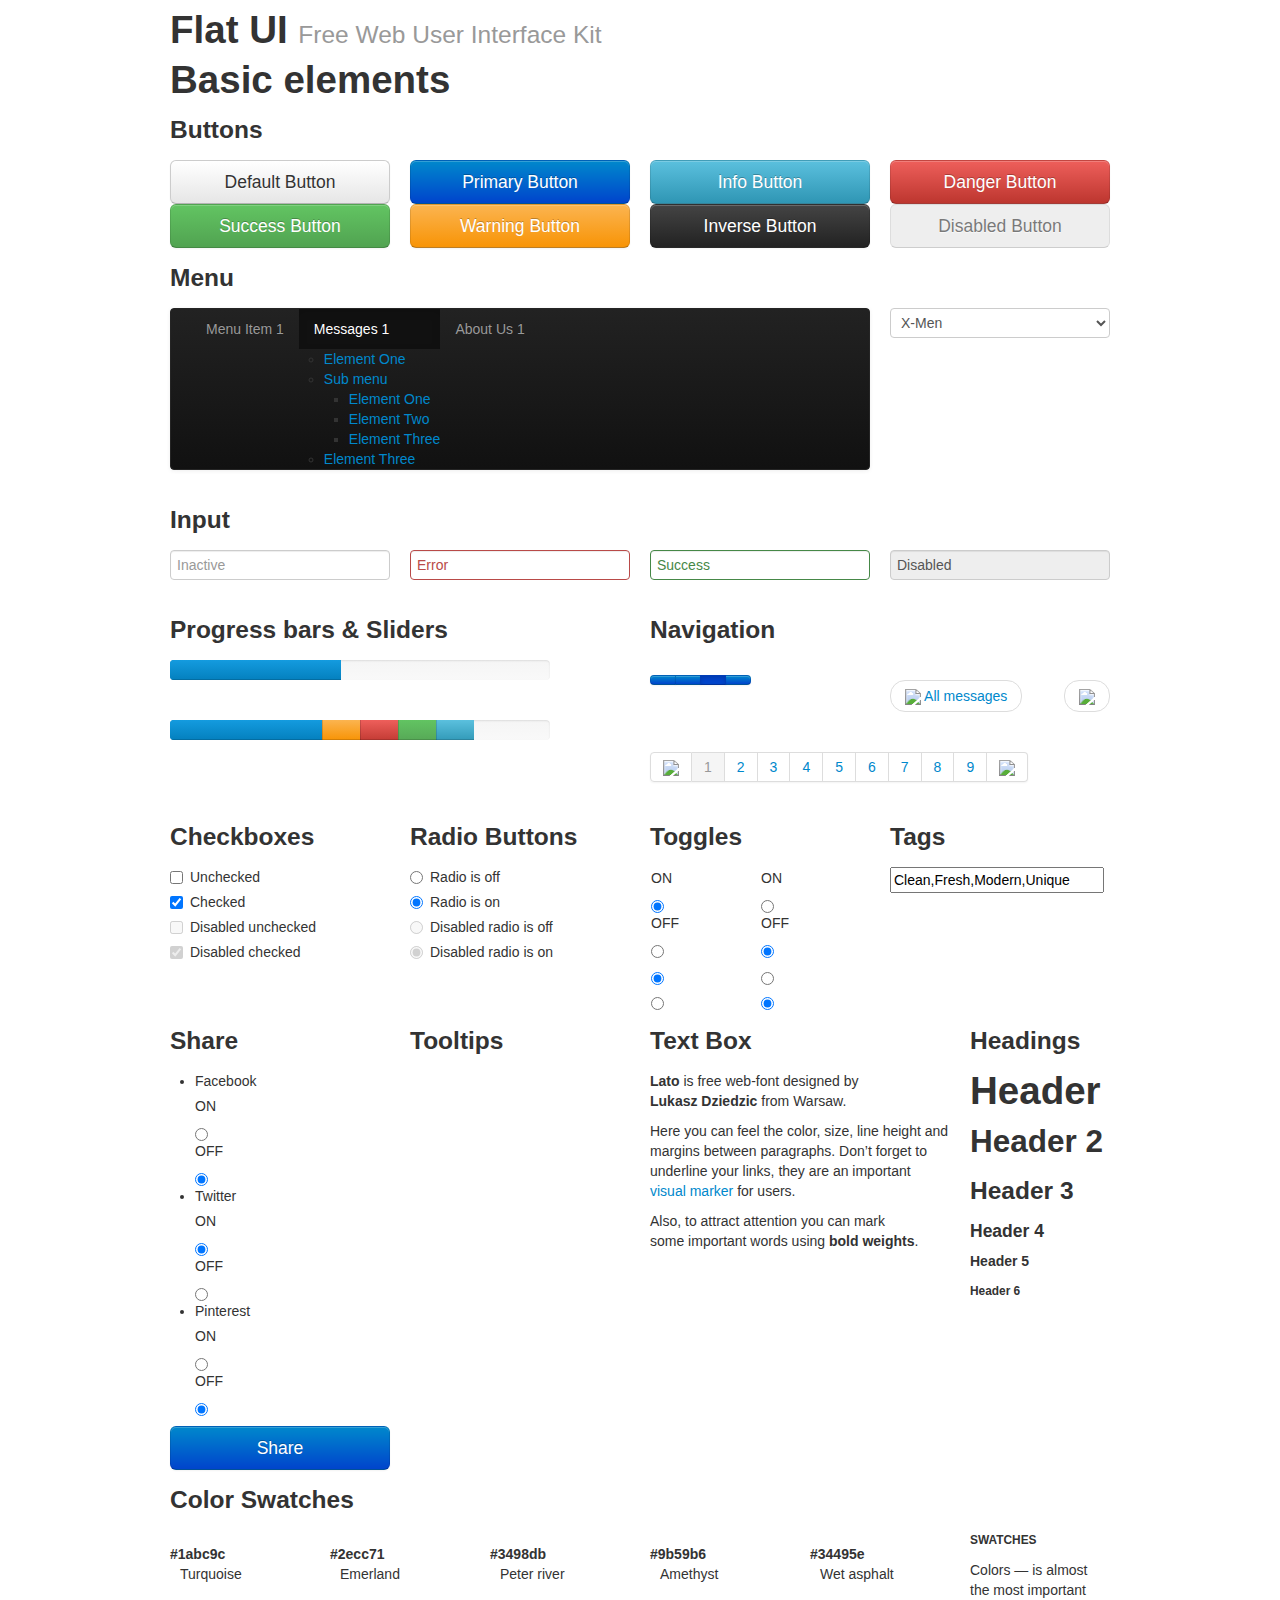
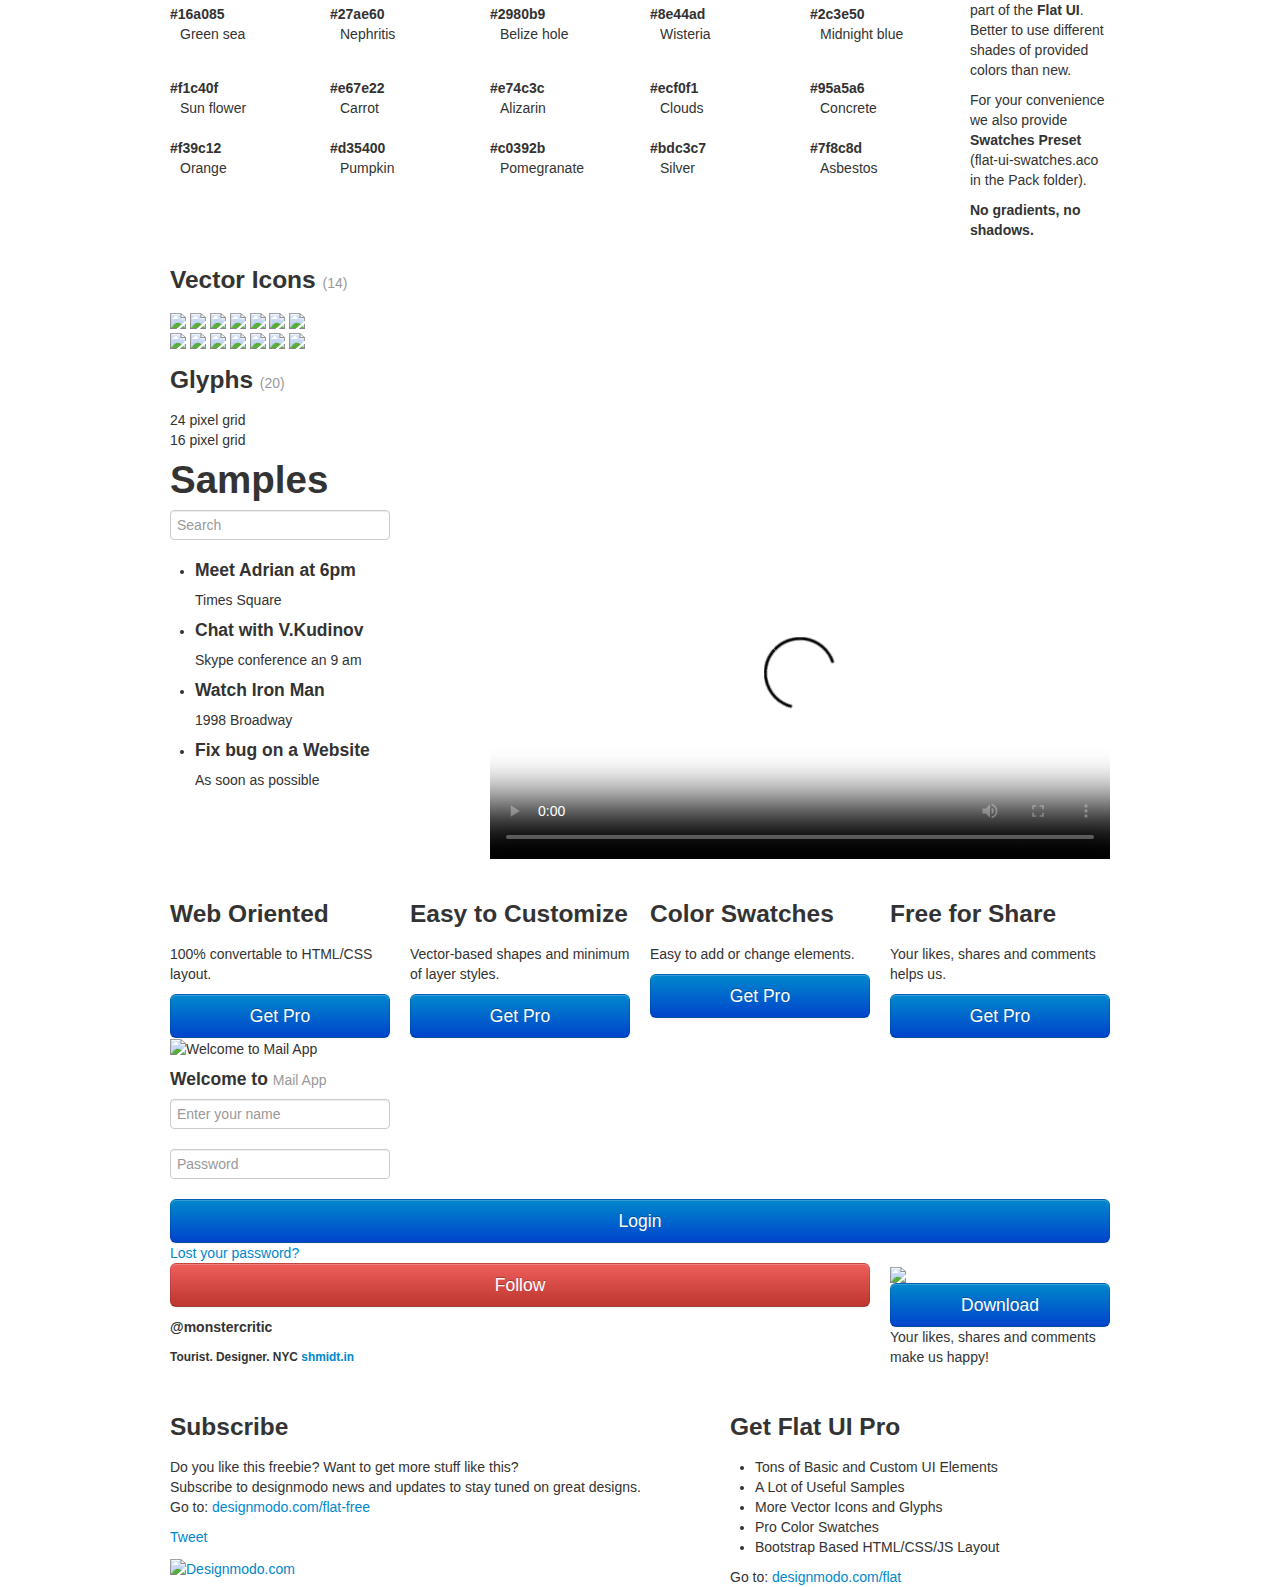
==== index.html @ e501b193 "Added index.html default doc" ====
<!DOCTYPE html>
<html lang="en">
  <head>
    <meta charset="utf-8">
    <title>Flat UI</title>
    <meta name="viewport" content="width=device-width, initial-scale=1.0">

    <!-- Loading Bootstrap -->
    <link href="css/bootstrap.css" rel="stylesheet">

    <!-- Loading Flat UI -->
    <link href="css/flat-ui.css" rel="stylesheet">
    <link rel="shortcut icon" href="images/favicon.ico">

    <!-- HTML5 shim, for IE6-8 support of HTML5 elements. All other JS at the end of file. -->
    <!--[if lt IE 9]>
      <script src="js/html5shiv.js"></script>
    <![endif]-->
  </head>
  <body>
    <div class="container">
      <div class="demo-headline">
        <h1 class="demo-logo">
          <div class="logo"></div>
          Flat UI
          <small>Free Web User Interface Kit</small>
        </h1>
      </div> <!-- /demo-headline -->

      <h1>Basic elements</h1>
      <h3 class="demo-panel-title">Buttons</h3>

      <div class="row demo-row">
        <div class="span3">
          <a href="#" class="btn btn-large btn-block">Default Button</a>
        </div>
        <div class="span3">
          <a href="#" class="btn btn-large btn-block btn-primary">Primary Button</a>
        </div>
        <div class="span3">
          <a href="#" class="btn btn-large btn-block btn-info">Info Button</a>
        </div>
        <div class="span3">
          <a href="#" class="btn btn-large btn-block btn-danger">Danger Button</a>
        </div>
      </div> <!-- /row -->

      <div class="row demo-row">
        <div class="span3">
          <a href="#" class="btn btn-large btn-block btn-success">Success Button</a>
        </div>
        <div class="span3">
          <a href="#" class="btn btn-large btn-block btn-warning">Warning Button</a>
        </div>
        <div class="span3">
          <a href="#" class="btn btn-large btn-block btn-inverse">Inverse Button</a>
        </div>
        <div class="span3">
          <a href="#" class="btn btn-large btn-block disabled">Disabled Button</a>
        </div>
      </div> <!-- /row -->

      <h3 class="demo-panel-title">Menu</h3>
      <div class="row demo-row">
        <div class="span9">
          <div class="navbar navbar-inverse">
            <div class="navbar-inner">
              <div class="container">
                <button type="button" class="btn btn-navbar" data-toggle="collapse" data-target=".nav-collapse">
                  <span class="icon-bar"></span>
                  <span class="icon-bar"></span>
                  <span class="icon-bar"></span>
                </button>
                <div class="nav-collapse collapse">
                  <ul class="nav">
                    <li>
                      <a href="#">
                        Menu Item
                        <span class="navbar-unread">1</span>
                      </a>
                    </li>
                    <li class="active">
                      <a href="#">
                        Messages
                        <span class="navbar-unread">1</span>
                      </a>
                      <ul>
                        <li><a href="#">Element One</a></li>
                        <li>
                          <a href="#">Sub menu</a>
                          <ul>
                            <li><a href="#">Element One</a></li>
                            <li><a href="#">Element Two</a></li>
                            <li><a href="#">Element Three</a></li>
                          </ul> <!-- /Sub menu -->
                        </li>
                        <li><a href="#">Element Three</a></li>
                      </ul> <!-- /Sub menu -->
                    </li>
                    <li>
                      <a href="#">
                        About Us
                        <span class="navbar-unread">1</span>
                      </a>
                    </li>
                  </ul>
                </div><!--/.nav-collapse -->
              </div>
            </div>
          </div>
        </div>
        <div class="span3">
          <select value="X-Men" class="span3" tabindex="1" name="herolist">
            <option value="0">Choose hero</option>
            <option value="1">Spider Man</option>
            <option value="2">Wolverine</option>
            <option value="3">Captain America</option>
            <option value="X-Men" selected="selected">X-Men</option>
            <option value="Crocodile">Crocodile</option>
          </select>
        </div>
      </div> <!-- /row -->

      <h3 class="demo-panel-title">Input</h3>
      <div class="row">
        <div class="span3">
          <input type="text" value="" placeholder="Inactive" class="span3" />
        </div>
        <div class="span3">
          <div class="control-group error">
            <input type="text" value="Error" class="span3" />
          </div>
        </div>
        <div class="span3">
          <div class="control-group success">
            <input type="text" value="Success" class="span3" />
          </div>
        </div>
        <div class="span3">
          <input type="text" value="Disabled" disabled="disabled" class="span3" />
        </div>
      </div> <!-- /row -->

      <div class="row">
        <div class="span5">
          <h3 class="demo-panel-title">Progress bars &amp; Sliders</h3>
          <div class="progress">
            <div class="bar" style="width: 45%;"></div>
          </div>
          <br/>
          <div class="progress">
            <div class="bar" style="width: 40%;"></div>
            <div class="bar bar-warning" style="width: 10%;"></div>
            <div class="bar bar-danger" style="width: 10%;"></div>
            <div class="bar bar-success" style="width: 10%;"></div>
            <div class="bar bar-info" style="width: 10%;"></div>
          </div>
          <br/>
          <div id="slider" class="ui-slider">
            <div class="ui-slider-segment"></div>
            <div class="ui-slider-segment"></div>
            <div class="ui-slider-segment"></div>
          </div>
        </div> <!-- /sliders -->

        <div class="span6 offset1">
          <h3 class="demo-panel-title">Navigation</h3>
          <div class="row demo-navigation">
            <div class="span3">
              <div class="btn-toolbar">
                <div class="btn-group">
                  <a class="btn btn-primary" href="#"><i class="fui-time-16"></i></a>
                  <a class="btn btn-primary" href="#"><i class="fui-camera-16"></i></a>
                  <a class="btn btn-primary active" href="#"><i class="fui-heart-16"></i></a>
                  <a class="btn btn-primary" href="#"><i class="fui-eye-16"></i></a>
                </div>
              </div> <!-- /toolbar -->
            </div>
            <div class="span3 demo-pager">
              <ul class="pager">
                <li class="previous">
                  <a href="#">
                    <img src="images/pager/previous.png" />
                    All messages
                  </a>
                </li>
                <!-- <li class="pager-center">Center</li> -->
                <li class="next">
                  <a href="#">
                    <img src="images/pager/next.png" />
                  </a>
                </li>
              </ul> <!-- /pager -->
            </div>
          </div> <!-- /demo-navigation -->

          <div class="pagination">
            <ul>
              <li class="previous"><a href="#"><img src="images/pager/previous.png" /></a></li>
              <li class="active"><a href="#">1</a></li>
              <li><a href="#">2</a></li>
              <li><a href="#">3</a></li>
              <li><a href="#">4</a></li>
              <li><a href="#">5</a></li>
              <li><a href="#">6</a></li>
              <li><a href="#">7</a></li>
              <li><a href="#">8</a></li>
              <li><a href="#">9</a></li>
              <li class="next"><a href="#"><img src="images/pager/next.png" /></a></li>
            </ul>
          </div>
        </div> <!-- /navigation -->
      </div> <!-- /row -->

      <div class="row">
        <div class="span3">
          <h3 class="demo-panel-title">Checkboxes</h3>
          <label class="checkbox" for="checkbox1">
            <input type="checkbox" value="" id="checkbox1">
            Unchecked
          </label>
          <label class="checkbox" for="checkbox2">
            <input type="checkbox" checked="checked" value="" id="checkbox2">
            Checked
          </label>

          <label class="checkbox" for="checkbox3">
            <input type="checkbox" value="" id="checkbox3" disabled="">
            Disabled unchecked
          </label>
          <label class="checkbox" for="checkbox4">
            <input type="checkbox" checked="checked" value="" id="checkbox4" disabled="">
            Disabled checked
          </label>
        </div> <!-- /checkboxes span3 -->

        <div class="span3">
          <h3 class="demo-panel-title">Radio Buttons</h3>
          <label class="radio">
            <input type="radio" name="optionsRadios" id="optionsRadios1" value="option1">
            Radio is off
          </label>
          <label class="radio">
            <input type="radio" name="optionsRadios" id="optionsRadios2" value="option1" checked="">
            Radio is on
          </label>

          <label class="radio">
            <input type="radio" name="optionsRadiosDisabled" id="optionsRadios3" value="option2" disabled="">
            Disabled radio is off
          </label>
          <label class="radio">
            <input type="radio" name="optionsRadiosDisabled" id="optionsRadios4" value="option2" checked="" disabled="">
            Disabled radio is on
          </label>
        </div> <!-- /radios span3 -->

        <div class="span3">
          <h3 class="demo-panel-title">Toggles</h3>

          <table width="100%">
            <tr>
              <td width="50%">
                <div class="toggle">
                  <label class="toggle-radio" for="toggleOption2">ON</label>
                  <input type="radio" name="toggleOptions" id="toggleOption1" value="option1" checked="checked">
                  <label class="toggle-radio" for="toggleOption1">OFF</label>
                  <input type="radio" name="toggleOptions" id="toggleOption2" value="option2">
                </div>
              </td>

              <td>
                <div class="toggle">
                  <label class="toggle-radio" for="toggleOption4">ON</label>
                  <input type="radio" name="toggleOptions2" id="toggleOption3" value="option3">
                  <label class="toggle-radio" for="toggleOption3">OFF</label>
                  <input type="radio" name="toggleOptions2" id="toggleOption4" value="option4" checked="checked">
                </div>
              </td>
            </tr>
            <tr>
              <td>
                <div class="toggle toggle-icon">
                  <label class="toggle-radio fui-checkmark-16" for="toggleOption6"></label>
                  <input type="radio" name="toggleOptions3" id="toggleOption5" value="option5" checked="checked">
                  <label class="toggle-radio fui-cross-16" for="toggleOption5"></label>
                  <input type="radio" name="toggleOptions3" id="toggleOption6" value="option6">
                </div>
              </td>

              <td>
                <div class="toggle toggle-icon">
                  <label class="toggle-radio fui-checkmark-16" for="toggleOption8"></label>
                  <input type="radio" name="toggleOptions4" id="toggleOption7" value="option7">
                  <label class="toggle-radio fui-cross-16" for="toggleOption7"></label>
                  <input type="radio" name="toggleOptions4" id="toggleOption8" value="option8" checked="checked">
                </div>
              </td>
            </tr>
          </table>
        </div> <!-- /toggles span3 -->

        <div class="span3">
          <h3 class="demo-panel-title">Tags</h3>
          <input name="tagsinput" id="tagsinput" class="tagsinput" value="Clean,Fresh,Modern,Unique" />
        </div>
      </div> <!-- /row -->

      <div class="row">
        <div class="span3">
          <h3 class="demo-panel-title">Share</h3>
          <div class="share mrl">
            <ul>
              <li>
                <label class="share-label" for="share-toggle2">Facebook</label>
                <div class="toggle">
                  <label class="toggle-radio" for="share-toggle2">ON</label>
                  <input type="radio" name="share-toggles" id="share-toggle2" value="toggle1">
                  <label class="toggle-radio" for="share-toggle1">OFF</label>
                  <input type="radio" name="share-toggles" id="share-toggle1" value="toggle2" checked="checked">
                </div>
              </li>
              <li>
                <label class="share-label" for="share-toggle4">Twitter</label>
                <div class="toggle">
                  <label class="toggle-radio" for="share-toggle4">ON</label>
                  <input type="radio" name="share-toggles2" id="share-toggle4" value="toggle1" checked="checked">
                  <label class="toggle-radio" for="share-toggle3">OFF</label>
                  <input type="radio" name="share-toggles2" id="share-toggle3" value="toggle2">
                </div>
              </li>
              <li>
                <label class="share-label" for="share-toggle6">Pinterest</label>
                <div class="toggle">
                  <label class="toggle-radio" for="share-toggle6">ON</label>
                  <input type="radio" name="share-toggles3" id="share-toggle6" value="toggle1">
                  <label class="toggle-radio" for="share-toggle5">OFF</label>
                  <input type="radio" name="share-toggles3" id="share-toggle5" value="toggle2" checked="checked">
                </div>
              </li>
            </ul>
            <a href="#" class="btn btn-primary btn-block btn-large">Share</a>
          </div> <!-- /share -->
        </div>

        <div class="span3">
          <div class="demo-tooltips">
            <h3 class="demo-panel-title">Tooltips</h3>
            <p align="center" data-toggle="tooltip" data-placement="bottom" title="Tooltip under the text."></p>
            <p align="center" data-toggle="tooltip" title="Here is the sample of talltooltip that contains three lines or more. More."></p>
          </div>
        </div> <!-- /span3 with tooltips -->

        <div class="span4">
          <div class="demo-text-box prl">
            <h3 class="demo-panel-title">Text Box</h3>
            <p><strong>Lato</strong> is free web-font designed by <strong>Lukasz&nbsp;Dziedzic</strong> from Warsaw.</p>
            <p>Here you can feel the color, size, line height and margins between paragraphs. Don’t forget to underline 
              your links, they are an important <a href="#">visual marker</a> for users.</p>
            <p>Also, to attract attention you can mark some&nbsp;important words using <strong>bold weights</strong>.</p>
          </div>
        </div> <!-- /text box -->

        <div class="span2">
          <h3 class="demo-panel-title demo-headings">Headings</h3>
          <h1>Header</h1>
          <h2>Header 2</h2>
          <h3>Header 3</h3>
          <h4>Header 4</h4>
          <h5>Header 5</h5>
          <h6>Header 6</h6>
        </div> <!-- /headings -->
      </div> <!-- /row -->

      <div class="row">
        <div class="span10">
          <h3 class="demo-panel-title">Color Swatches</h3>
          <div class="row mbl">
            <div class="span2">
              <dl class="palette palette-firm">
                <dt>#1abc9c</dt>
                <dd>Turquoise</dd>
              </dl>
              <dl class="palette palette-firm-dark">
                <dt>#16a085</dt>
                <dd>Green sea</dd>
              </dl>
            </div>

            <div class="span2">
              <dl class="palette palette-success">
                <dt>#2ecc71</dt>
                <dd>Emerland</dd>
              </dl>
              <dl class="palette palette-success-dark">
                <dt>#27ae60</dt>
                <dd>Nephritis</dd>
              </dl>
            </div>

            <div class="span2">
              <dl class="palette palette-info">
                <dt>#3498db</dt>
                <dd>Peter river</dd>
              </dl>
              <dl class="palette palette-info-dark">
                <dt>#2980b9</dt>
                <dd>Belize hole</dd>
              </dl>
            </div>

            <div class="span2">
              <dl class="palette palette-amethyst">
                <dt>#9b59b6</dt>
                <dd>Amethyst</dd>
              </dl>
              <dl class="palette palette-wisteria">
                <dt>#8e44ad</dt>
                <dd>Wisteria</dd>
              </dl>
            </div>

            <div class="span2">
              <dl class="palette palette-night">
                <dt>#34495e</dt>
                <dd>Wet asphalt</dd>
              </dl>
              <dl class="palette palette-night-dark">
                <dt>#2c3e50</dt>
                <dd>Midnight blue</dd>
              </dl>
            </div>
          </div> <!-- /color swatches -->

          <div class="row mbl">
            <div class="span2">
              <dl class="palette palette-bright">
                <dt>#f1c40f</dt>
                <dd>Sun flower</dd>
              </dl>
              <dl class="palette palette-bright-dark">
                <dt>#f39c12</dt>
                <dd>Orange</dd>
              </dl>
            </div>

            <div class="span2">
              <dl class="palette palette-carrot">
                <dt>#e67e22</dt>
                <dd>Carrot</dd>
              </dl>
              <dl class="palette palette-pumpkin">
                <dt>#d35400</dt>
                <dd>Pumpkin</dd>
              </dl>
            </div>

            <div class="span2">
              <dl class="palette palette-alizarin">
                <dt>#e74c3c</dt>
                <dd>Alizarin</dd>
              </dl>
              <dl class="palette palette-pomegranate">
                <dt>#c0392b</dt>
                <dd>Pomegranate</dd>
              </dl>
            </div>

            <div class="span2">
              <dl class="palette palette-clouds">
                <dt>#ecf0f1</dt>
                <dd>Clouds</dd>
              </dl>
              <dl class="palette palette-silver">
                <dt>#bdc3c7</dt>
                <dd>Silver</dd>
              </dl>
            </div>

            <div class="span2">
              <dl class="palette palette-concrete">
                <dt>#95a5a6</dt>
                <dd>Concrete</dd>
              </dl>
              <dl class="palette palette-asbestos">
                <dt>#7f8c8d</dt>
                <dd>Asbestos</dd>
              </dl>
            </div>
          </div> <!-- /color swatches -->
        </div>

        <div class="span2">
          <h3 class="demo-panel-title">&nbsp;</h3>
          <h6 class="palette-headline">SWATCHES</h6>
          <p class="palette-paragraph">
            Colors &mdash; is almost the most important part of the <strong>Flat UI</strong>. Better to use different shades of provided colors than new.
          </p>
          <p class="palette-paragraph">
            For your convenience we also provide <strong>Swatches Preset</strong> <span>(flat&#8209;ui&#8209;swatches.aco in the Pack folder).</span>
          </p>
          <p class="palette-paragraph">
            <strong>No gradients, no shadows.</strong>
          </p>
        </div> <!-- /swatches desc -->
      </div> <!-- /swatches row -->

      <h3 class="demo-panel-title">Vector Icons <small>(14)</small></h3>
      <div class="demo-illustrations">
        <img src="images/illustrations/compass.png" class="big-illustration" src="" />
        <img src="images/illustrations/infinity.png" src="" />
        <img src="images/illustrations/map.png" src="" />
        <img src="images/illustrations/paper.png" src="" />
        <img src="images/illustrations/gift.png" src="" />
        <img src="images/illustrations/time.png" src="" />
        <img src="images/illustrations/calendar.png" src="" />
      </div>
      <div class="demo-illustrations">
        <img src="images/illustrations/clipboard.png" class="big-illustration-pusher" src="" />
        <img src="images/illustrations/bag.png" src="" />
        <img src="images/illustrations/share.png" src="" />
        <img src="images/illustrations/colors.png" src="" />
        <img src="images/illustrations/mail.png" src="" />
        <img src="images/illustrations/book.png" src="" />
        <img src="images/illustrations/retina.png" class="big-retina-illustration" src="" />
      </div>

      <div class="demo-icons">
        <h3 class="demo-panel-title">Glyphs <small>(20)</small></h3>
        <div class="demo-icons-24">
          <span class="fui-video-24"></span>
          <span class="fui-time-24"></span>
          <span class="fui-settings-24"></span>
          <span class="fui-plus-24"></span>
          <span class="fui-new-24"></span>
          <span class="fui-menu-24"></span>
          <span class="fui-man-24"></span>
          <span class="fui-mail-24"></span>
          <span class="fui-lock-24"></span>
          <span class="fui-location-24"></span>
          <span class="fui-heart-24"></span>
          <span class="fui-eye-24"></span>
          <span class="fui-cross-24"></span>
          <span class="fui-cmd-24"></span>
          <span class="fui-checkround-24"></span>
          <span class="fui-checkmark-24"></span>
          <span class="fui-calendar-24"></span>
          <span class="fui-bubble-24"></span>
          <span class="fui-volume-24"></span>
          <span class="fui-camera-24"></span>
          <span class="demo-icons-tooltip">24 pixel grid</span>
        </div>

        <div class="demo-icons-16">
          <span class="fui-video-16"></span>
          <span class="fui-time-16"></span>
          <span class="fui-settings-16"></span>
          <span class="fui-plus-16"></span>
          <span class="fui-new-16"></span>
          <span class="fui-menu-16"></span>
          <span class="fui-man-16"></span>
          <span class="fui-mail-16"></span>
          <span class="fui-lock-16"></span>
          <span class="fui-location-16"></span>
          <span class="fui-heart-16"></span>
          <span class="fui-eye-16"></span>
          <span class="fui-cross-16"></span>
          <span class="fui-cmd-16"></span>
          <span class="fui-checkround-16"></span>
          <span class="fui-checkmark-16"></span>
          <span class="fui-calendar-16"></span>
          <span class="fui-bubble-16"></span>
          <span class="fui-volume-16"></span>
          <span class="fui-camera-16"></span>
          <span class="demo-icons-tooltip">16 pixel grid</span>
        </div>
      </div> <!-- /icon font row -->

      <h1 class="mbl pbl">Samples</h1>
      <div class="row demo-samples">
        <div class="span4">
          <div class="todo mrm">
            <div class="todo-search">
              <input class="todo-search-field" type="search" value="" placeholder="Search" />
            </div>
            <ul>
              <li class="todo-done">
                <div class="todo-icon fui-man-24"></div>
                <div class="todo-content">
                  <h4 class="todo-name">
                    Meet <strong>Adrian</strong> at <strong>6pm</strong>
                  </h4>
                  Times Square
                </div>
              </li>

              <li>
                <div class="todo-icon fui-menu-24"></div>
                <div class="todo-content">
                  <h4 class="todo-name">
                    Chat with <strong>V.Kudinov</strong>
                  </h4>
                  Skype conference an 9 am
                </div>
              </li>

              <li>
                <div class="todo-icon fui-eye-24"></div>
                <div class="todo-content">
                  <h4 class="todo-name">
                    Watch <strong>Iron Man</strong>
                  </h4>
                  1998 Broadway
                </div>
              </li>

              <li>
                <div class="todo-icon fui-time-24"></div>
                <div class="todo-content">
                  <h4 class="todo-name">
                    Fix bug on a <strong>Website</strong>
                  </h4>
                  As soon as possible
                </div>
              </li>
            </ul>
          </div>
        </div> <!-- /todo list -->

        <div class="span8 demo-video">
          <!--[if !IE]> -->
            <video class="video-js" controls
              preload="auto" width="620" height="349" poster="images/video/poster.jpg" data-setup="{}">
              <source src="http://iurevych.github.com/Flat-UI-videos/big_buck_bunny.mp4" type="video/mp4">
              <source src="http://iurevych.github.com/Flat-UI-videos/big_buck_bunny.webm" type="video/webm">
            </video>
          <!-- <![endif]-->

          <!--[if IE]>
            <video class="video-js" controls
              preload="auto" width="620" height="256" poster="http://video-js.zencoder.com/oceans-clip.jpg" data-setup="{}">
              <source src="http://video-js.zencoder.com/oceans-clip.mp4" type='video/mp4'/>
              <source src="http://video-js.zencoder.com/oceans-clip.webm" type='video/webm'/>
            </video>
          <![endif]-->
        </div> <!-- /video -->
      </div>

      <div class="row demo-tiles">
        <div class="span3">
          <div class="tile">
            <img class="tile-image big-illustration" alt="" src="images/illustrations/compass.png" />
            <h3 class="tile-title">Web Oriented</h3>
            <p>100% convertable to HTML/CSS layout.</p>
            <a class="btn btn-primary btn-large btn-block" href="#">Get Pro</a>
          </div>
        </div>

        <div class="span3">
          <div class="tile">
            <img class="tile-image" alt="" src="images/illustrations/infinity.png" />
            <h3 class="tile-title">Easy to Customize</h3>
            <p>Vector-based shapes and minimum of layer styles.</p>
            <a class="btn btn-primary btn-large btn-block" href="#">Get Pro</a>
          </div>
        </div>

        <div class="span3">
          <div class="tile">
            <img class="tile-image" alt="" src="images/illustrations/colors.png" />
            <h3 class="tile-title">Color Swatches</h3>
            <p>Easy to add or change elements. </p>
            <a class="btn btn-primary btn-large btn-block" href="#">Get Pro</a>
          </div>
        </div>

        <div class="span3">
          <div class="tile tile-hot">
            <img class="tile-image big-illustration" alt="" src="images/illustrations/share.png" />
            <h3 class="tile-title">Free for Share</h3>
            <p>Your likes, shares and comments helps us.</p>
            <a class="btn btn-primary btn-large btn-block" href="#">Get Pro</a>
          </div>

        </div>
      </div> <!-- /tiles -->

      <div class="login">
        <div class="login-screen">
          <div class="login-icon">
            <img src="images/login/icon.png" alt="Welcome to Mail App" />
            <h4>Welcome to <small>Mail App</small></h4>
          </div>

          <div class="login-form">
            <div class="control-group">
              <input type="text" class="login-field" value="" placeholder="Enter your name" id="login-name" />
              <label class="login-field-icon fui-man-16" for="login-name"></label>
            </div>

            <div class="control-group">
              <input type="password" class="login-field" value="" placeholder="Password" id="login-pass" />
              <label class="login-field-icon fui-lock-16" for="login-pass"></label>
            </div>

            <a class="btn btn-primary btn-large btn-block" href="#">Login</a>
            <a class="login-link" href="#">Lost your password?</a>
          </div>
        </div>
      </div>

      <div class="row">
        <div class="span9">
          <div class="demo-browser">
            <div class="demo-browser-side">
              <div class="demo-browser-author"></div>
              <div class="demo-browser-action">
                <a class="btn btn-danger btn-large btn-block" href="http://twitter.com/monstercritic" target="_blank">
                  Follow
                </a>
              </div>
              <h5>@monstercritic</h5>
              <h6>
                Tourist. Designer. NYC
                <a href="http://shmidt.in" target="_blank">shmidt.in</a>
              </h6>
            </div>
            <div class="demo-browser-content">
              <img src="images/demo/browser-pic-1.jpg" alt="" />
              <img src="images/demo/browser-pic-2.jpg" alt="" />
              <img src="images/demo/browser-pic-3.jpg" alt="" />
              <img src="images/demo/browser-pic-4.jpg" alt="" />
              <img src="images/demo/browser-pic-5.jpg" alt="" />
              <img src="images/demo/browser-pic-6.jpg" alt="" />
            </div>
          </div>
        </div>

        <div class="span3">
          <div class="demo-download">
            <img src="images/demo/html-icon.png" src="Free PSD" />
          </div>

          <a href="https://github.com/designmodo/Flat-UI/archive/master.zip" class="btn btn-primary btn-large btn-block">Download</a>

          <p class="demo-download-text">Your likes, shares and comments make us happy!</p>
        </div>
      </div> <!-- /download area -->

    </div> <!-- /container -->

    <footer>
      <div class="container">
        <div class="row">
          <div class="span7">
            <h3 class="footer-title">Subscribe</h3>
            <p>Do you like this freebie? Want to get more stuff like this?<br/>
              Subscribe to designmodo news and updates to stay tuned on great designs.<br/>
              Go to: <a href="http://designmodo.com/flat-free" target="_blank">designmodo.com/flat-free</a>
            </p>

            <p class="pvl">
              <a href="https://twitter.com/share" class="twitter-share-button" data-url="http://designmodo.com/flat-free/" data-text="Flat UI Free - PSD&amp;HTML User Interface Kit" data-via="designmodo" data-size="large">Tweet</a>
              <script>!function(d,s,id){var js,fjs=d.getElementsByTagName(s)[0];if(!d.getElementById(id)){js=d.createElement(s);js.id=id;js.src="//platform.twitter.com/widgets.js";fjs.parentNode.insertBefore(js,fjs);}}(document,"script","twitter-wjs");</script>
            </p>

            <a class="footer-brand" href="http://designmodo.com" target="_blank">
              <img src="images/footer/logo.png" alt="Designmodo.com" />
            </a>
          </div> <!-- /span8 -->

          <div class="span5">
            <div class="footer-banner">
              <h3 class="footer-title">Get Flat UI Pro</h3>
              <ul>
                <li>Tons of Basic and Custom UI Elements</li>
                <li>A Lot of Useful Samples</li>
                <li>More Vector Icons and Glyphs</li>
                <li>Pro Color Swatches</li>
                <li>Bootstrap Based HTML/CSS/JS Layout</li>
              </ul>
              Go to: <a href="http://designmodo.com/flat" target="_blank">designmodo.com/flat</a>
            </div>
          </div>
        </div>
      </div>
    </footer>

    <!-- Load JS here for greater good =============================-->
    <script src="js/jquery-1.8.2.min.js"></script>
    <script src="js/jquery-ui-1.10.0.custom.min.js"></script>
    <script src="js/jquery.dropkick-1.0.0.js"></script>
    <script src="js/custom_checkbox_and_radio.js"></script>
    <script src="js/custom_radio.js"></script>
    <script src="js/jquery.tagsinput.js"></script>
    <script src="js/bootstrap-tooltip.js"></script>
    <script src="js/jquery.placeholder.js"></script>
    <script src="http://vjs.zencdn.net/c/video.js"></script>
    <script src="js/application.js"></script>
    <!--[if lt IE 8]>
      <script src="js/icon-font-ie7.js"></script>
      <script src="js/icon-font-ie7-24.js"></script>
    <![endif]-->
  </body>
</html>
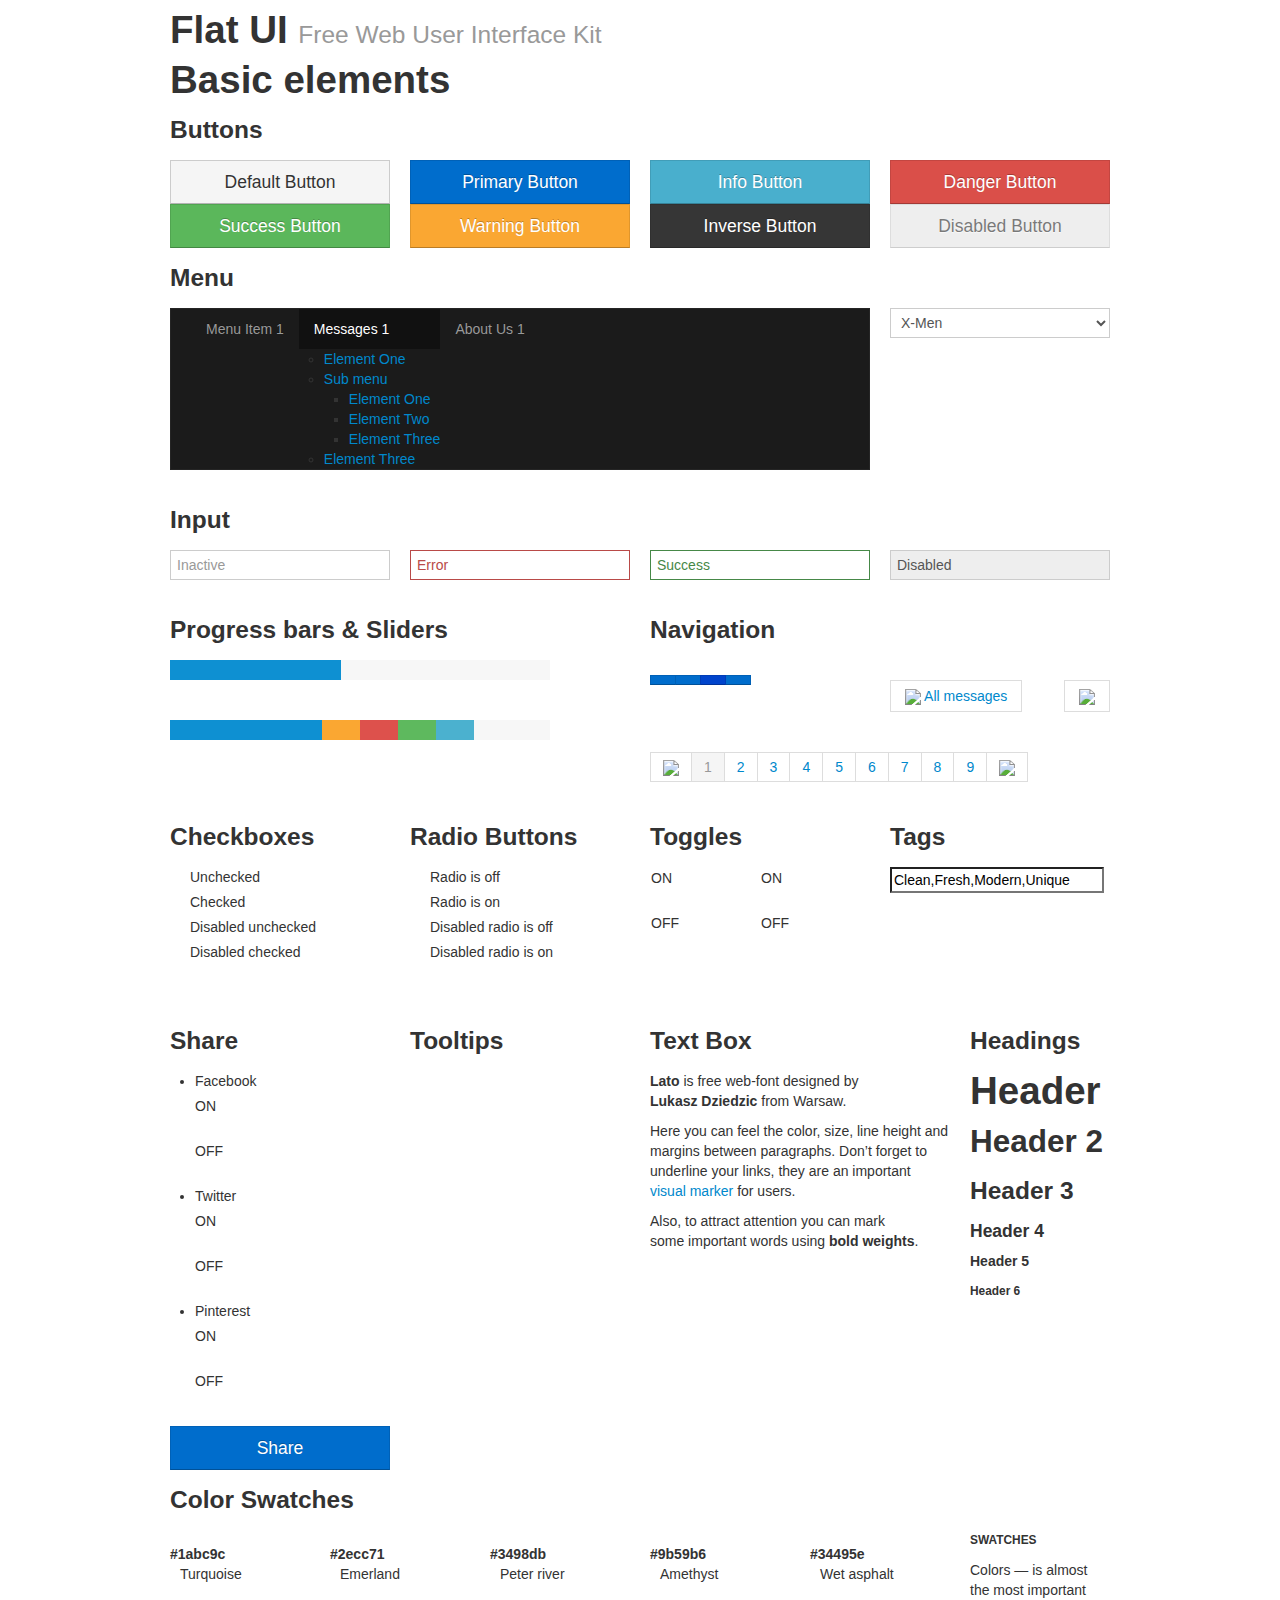
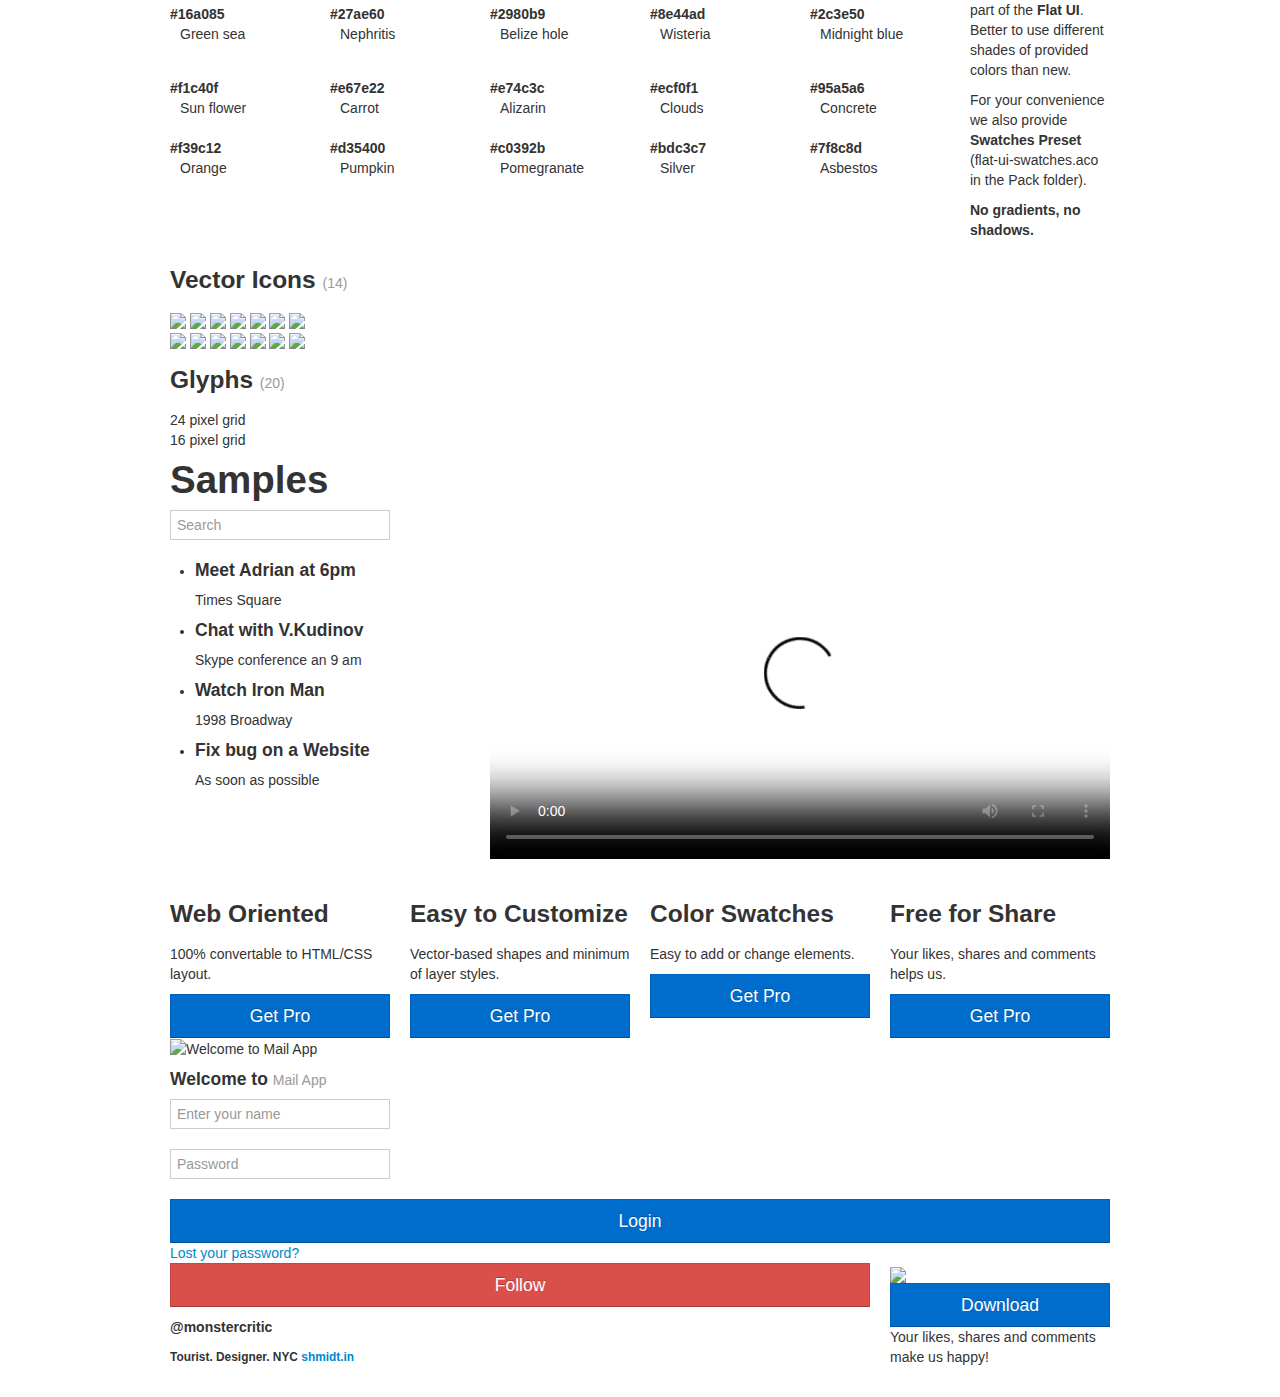
==== commit 6711033f: "Migrated to Flatstrap instead of Bootstrap" ====
--- a/index.html
+++ b/index.html
@@ -749,54 +749,8 @@
 
     </div> <!-- /container -->
 
-    <footer>
-      <div class="container">
-        <div class="row">
-          <div class="span7">
-            <h3 class="footer-title">Subscribe</h3>
-            <p>Do you like this freebie? Want to get more stuff like this?<br/>
-              Subscribe to designmodo news and updates to stay tuned on great designs.<br/>
-              Go to: <a href="http://designmodo.com/flat-free" target="_blank">designmodo.com/flat-free</a>
-            </p>
-
-            <p class="pvl">
-              <a href="https://twitter.com/share" class="twitter-share-button" data-url="http://designmodo.com/flat-free/" data-text="Flat UI Free - PSD&amp;HTML User Interface Kit" data-via="designmodo" data-size="large">Tweet</a>
-              <script>!function(d,s,id){var js,fjs=d.getElementsByTagName(s)[0];if(!d.getElementById(id)){js=d.createElement(s);js.id=id;js.src="//platform.twitter.com/widgets.js";fjs.parentNode.insertBefore(js,fjs);}}(document,"script","twitter-wjs");</script>
-            </p>
-
-            <a class="footer-brand" href="http://designmodo.com" target="_blank">
-              <img src="images/footer/logo.png" alt="Designmodo.com" />
-            </a>
-          </div> <!-- /span8 -->
-
-          <div class="span5">
-            <div class="footer-banner">
-              <h3 class="footer-title">Get Flat UI Pro</h3>
-              <ul>
-                <li>Tons of Basic and Custom UI Elements</li>
-                <li>A Lot of Useful Samples</li>
-                <li>More Vector Icons and Glyphs</li>
-                <li>Pro Color Swatches</li>
-                <li>Bootstrap Based HTML/CSS/JS Layout</li>
-              </ul>
-              Go to: <a href="http://designmodo.com/flat" target="_blank">designmodo.com/flat</a>
-            </div>
-          </div>
-        </div>
-      </div>
-    </footer>
-
     <!-- Load JS here for greater good =============================-->
     <script src="js/jquery-1.8.2.min.js"></script>
-    <script src="js/jquery-ui-1.10.0.custom.min.js"></script>
-    <script src="js/jquery.dropkick-1.0.0.js"></script>
-    <script src="js/custom_checkbox_and_radio.js"></script>
-    <script src="js/custom_radio.js"></script>
-    <script src="js/jquery.tagsinput.js"></script>
-    <script src="js/bootstrap-tooltip.js"></script>
-    <script src="js/jquery.placeholder.js"></script>
-    <script src="http://vjs.zencdn.net/c/video.js"></script>
-    <script src="js/application.js"></script>
     <!--[if lt IE 8]>
       <script src="js/icon-font-ie7.js"></script>
       <script src="js/icon-font-ie7-24.js"></script>
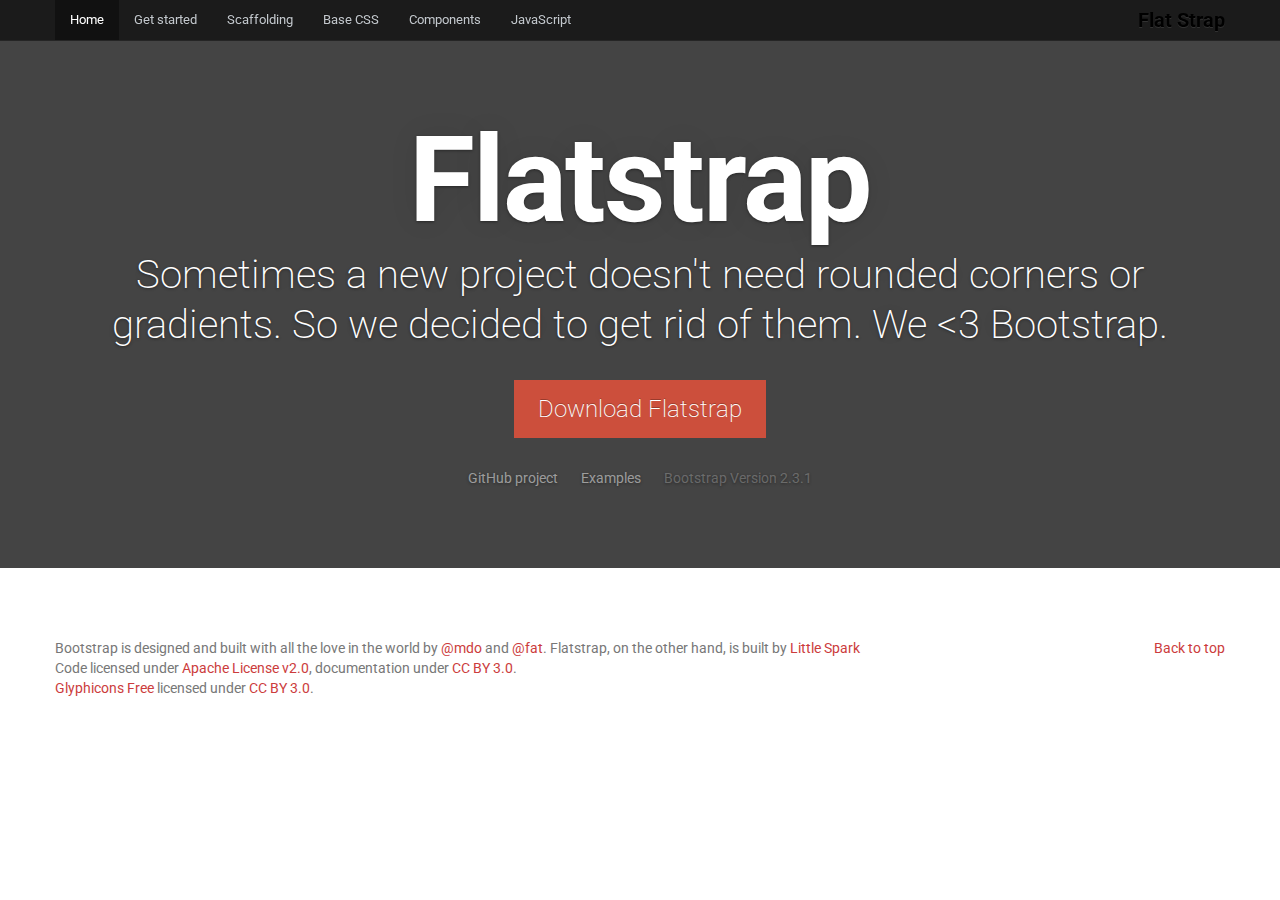
==== commit b2705f1c: "Integrated responsive grid layout" ====
--- a/index.html
+++ b/index.html
@@ -2,758 +2,142 @@
 <html lang="en">
   <head>
     <meta charset="utf-8">
-    <title>Flat UI</title>
+    <title>Flatstrap by Littlesparkvt.com</title>
     <meta name="viewport" content="width=device-width, initial-scale=1.0">
+    <meta name="description" content="Flatstrap by Littlesparkvt.com">
+    <meta name="author" content="littlesparkvt.com">
 
-    <!-- Loading Bootstrap -->
-    <link href="css/bootstrap.css" rel="stylesheet">
+    <!-- Le styles -->
+    <link href="assets/css/bootstrap.css" rel="stylesheet">
+    <link href="assets/css/bootstrap-responsive.css" rel="stylesheet">
+    <link href="assets/css/docs.css" rel="stylesheet">
+    <link href="assets/js/google-code-prettify/prettify.css" rel="stylesheet">
 
-    <!-- Loading Flat UI -->
-    <link href="css/flat-ui.css" rel="stylesheet">
-    <link rel="shortcut icon" href="images/favicon.ico">
+    <!-- Le HTML5 shim, for IE6-8 support of HTML5 elements -->
+    <!--[if lt IE 9]>
+      <script src="http://html5shim.googlecode.com/svn/trunk/html5.js"></script>
+    <![endif]-->
 
-    <!-- HTML5 shim, for IE6-8 support of HTML5 elements. All other JS at the end of file. -->
-    <!--[if lt IE 9]>
-      <script src="js/html5shiv.js"></script>
-    <![endif]-->
+    <!-- Le fav and touch icons -->
+    <link rel="shortcut icon" href="assets/ico/favicon.ico">
+    <link rel="apple-touch-icon-precomposed" sizes="144x144" href="assets/ico/apple-touch-icon-144-precomposed.png">
+    <link rel="apple-touch-icon-precomposed" sizes="114x114" href="assets/ico/apple-touch-icon-114-precomposed.png">
+    <link rel="apple-touch-icon-precomposed" sizes="72x72" href="assets/ico/apple-touch-icon-72-precomposed.png">
+    <link rel="apple-touch-icon-precomposed" href="assets/ico/apple-touch-icon-57-precomposed.png">
+
   </head>
-  <body>
-    <div class="container">
-      <div class="demo-headline">
-        <h1 class="demo-logo">
-          <div class="logo"></div>
-          Flat UI
-          <small>Free Web User Interface Kit</small>
-        </h1>
-      </div> <!-- /demo-headline -->
 
-      <h1>Basic elements</h1>
-      <h3 class="demo-panel-title">Buttons</h3>
+  <body data-spy="scroll" data-target=".bs-docs-sidebar">
 
-      <div class="row demo-row">
-        <div class="span3">
-          <a href="#" class="btn btn-large btn-block">Default Button</a>
-        </div>
-        <div class="span3">
-          <a href="#" class="btn btn-large btn-block btn-primary">Primary Button</a>
-        </div>
-        <div class="span3">
-          <a href="#" class="btn btn-large btn-block btn-info">Info Button</a>
-        </div>
-        <div class="span3">
-          <a href="#" class="btn btn-large btn-block btn-danger">Danger Button</a>
-        </div>
-      </div> <!-- /row -->
-
-      <div class="row demo-row">
-        <div class="span3">
-          <a href="#" class="btn btn-large btn-block btn-success">Success Button</a>
-        </div>
-        <div class="span3">
-          <a href="#" class="btn btn-large btn-block btn-warning">Warning Button</a>
-        </div>
-        <div class="span3">
-          <a href="#" class="btn btn-large btn-block btn-inverse">Inverse Button</a>
-        </div>
-        <div class="span3">
-          <a href="#" class="btn btn-large btn-block disabled">Disabled Button</a>
-        </div>
-      </div> <!-- /row -->
-
-      <h3 class="demo-panel-title">Menu</h3>
-      <div class="row demo-row">
-        <div class="span9">
-          <div class="navbar navbar-inverse">
-            <div class="navbar-inner">
-              <div class="container">
-                <button type="button" class="btn btn-navbar" data-toggle="collapse" data-target=".nav-collapse">
-                  <span class="icon-bar"></span>
-                  <span class="icon-bar"></span>
-                  <span class="icon-bar"></span>
-                </button>
-                <div class="nav-collapse collapse">
-                  <ul class="nav">
-                    <li>
-                      <a href="#">
-                        Menu Item
-                        <span class="navbar-unread">1</span>
-                      </a>
-                    </li>
-                    <li class="active">
-                      <a href="#">
-                        Messages
-                        <span class="navbar-unread">1</span>
-                      </a>
-                      <ul>
-                        <li><a href="#">Element One</a></li>
-                        <li>
-                          <a href="#">Sub menu</a>
-                          <ul>
-                            <li><a href="#">Element One</a></li>
-                            <li><a href="#">Element Two</a></li>
-                            <li><a href="#">Element Three</a></li>
-                          </ul> <!-- /Sub menu -->
-                        </li>
-                        <li><a href="#">Element Three</a></li>
-                      </ul> <!-- /Sub menu -->
-                    </li>
-                    <li>
-                      <a href="#">
-                        About Us
-                        <span class="navbar-unread">1</span>
-                      </a>
-                    </li>
-                  </ul>
-                </div><!--/.nav-collapse -->
-              </div>
-            </div>
-          </div>
-        </div>
-        <div class="span3">
-          <select value="X-Men" class="span3" tabindex="1" name="herolist">
-            <option value="0">Choose hero</option>
-            <option value="1">Spider Man</option>
-            <option value="2">Wolverine</option>
-            <option value="3">Captain America</option>
-            <option value="X-Men" selected="selected">X-Men</option>
-            <option value="Crocodile">Crocodile</option>
-          </select>
-        </div>
-      </div> <!-- /row -->
-
-      <h3 class="demo-panel-title">Input</h3>
-      <div class="row">
-        <div class="span3">
-          <input type="text" value="" placeholder="Inactive" class="span3" />
-        </div>
-        <div class="span3">
-          <div class="control-group error">
-            <input type="text" value="Error" class="span3" />
-          </div>
-        </div>
-        <div class="span3">
-          <div class="control-group success">
-            <input type="text" value="Success" class="span3" />
-          </div>
-        </div>
-        <div class="span3">
-          <input type="text" value="Disabled" disabled="disabled" class="span3" />
-        </div>
-      </div> <!-- /row -->
-
-      <div class="row">
-        <div class="span5">
-          <h3 class="demo-panel-title">Progress bars &amp; Sliders</h3>
-          <div class="progress">
-            <div class="bar" style="width: 45%;"></div>
-          </div>
-          <br/>
-          <div class="progress">
-            <div class="bar" style="width: 40%;"></div>
-            <div class="bar bar-warning" style="width: 10%;"></div>
-            <div class="bar bar-danger" style="width: 10%;"></div>
-            <div class="bar bar-success" style="width: 10%;"></div>
-            <div class="bar bar-info" style="width: 10%;"></div>
-          </div>
-          <br/>
-          <div id="slider" class="ui-slider">
-            <div class="ui-slider-segment"></div>
-            <div class="ui-slider-segment"></div>
-            <div class="ui-slider-segment"></div>
-          </div>
-        </div> <!-- /sliders -->
-
-        <div class="span6 offset1">
-          <h3 class="demo-panel-title">Navigation</h3>
-          <div class="row demo-navigation">
-            <div class="span3">
-              <div class="btn-toolbar">
-                <div class="btn-group">
-                  <a class="btn btn-primary" href="#"><i class="fui-time-16"></i></a>
-                  <a class="btn btn-primary" href="#"><i class="fui-camera-16"></i></a>
-                  <a class="btn btn-primary active" href="#"><i class="fui-heart-16"></i></a>
-                  <a class="btn btn-primary" href="#"><i class="fui-eye-16"></i></a>
-                </div>
-              </div> <!-- /toolbar -->
-            </div>
-            <div class="span3 demo-pager">
-              <ul class="pager">
-                <li class="previous">
-                  <a href="#">
-                    <img src="images/pager/previous.png" />
-                    All messages
-                  </a>
-                </li>
-                <!-- <li class="pager-center">Center</li> -->
-                <li class="next">
-                  <a href="#">
-                    <img src="images/pager/next.png" />
-                  </a>
-                </li>
-              </ul> <!-- /pager -->
-            </div>
-          </div> <!-- /demo-navigation -->
-
-          <div class="pagination">
-            <ul>
-              <li class="previous"><a href="#"><img src="images/pager/previous.png" /></a></li>
-              <li class="active"><a href="#">1</a></li>
-              <li><a href="#">2</a></li>
-              <li><a href="#">3</a></li>
-              <li><a href="#">4</a></li>
-              <li><a href="#">5</a></li>
-              <li><a href="#">6</a></li>
-              <li><a href="#">7</a></li>
-              <li><a href="#">8</a></li>
-              <li><a href="#">9</a></li>
-              <li class="next"><a href="#"><img src="images/pager/next.png" /></a></li>
-            </ul>
-          </div>
-        </div> <!-- /navigation -->
-      </div> <!-- /row -->
-
-      <div class="row">
-        <div class="span3">
-          <h3 class="demo-panel-title">Checkboxes</h3>
-          <label class="checkbox" for="checkbox1">
-            <input type="checkbox" value="" id="checkbox1">
-            Unchecked
-          </label>
-          <label class="checkbox" for="checkbox2">
-            <input type="checkbox" checked="checked" value="" id="checkbox2">
-            Checked
-          </label>
-
-          <label class="checkbox" for="checkbox3">
-            <input type="checkbox" value="" id="checkbox3" disabled="">
-            Disabled unchecked
-          </label>
-          <label class="checkbox" for="checkbox4">
-            <input type="checkbox" checked="checked" value="" id="checkbox4" disabled="">
-            Disabled checked
-          </label>
-        </div> <!-- /checkboxes span3 -->
-
-        <div class="span3">
-          <h3 class="demo-panel-title">Radio Buttons</h3>
-          <label class="radio">
-            <input type="radio" name="optionsRadios" id="optionsRadios1" value="option1">
-            Radio is off
-          </label>
-          <label class="radio">
-            <input type="radio" name="optionsRadios" id="optionsRadios2" value="option1" checked="">
-            Radio is on
-          </label>
-
-          <label class="radio">
-            <input type="radio" name="optionsRadiosDisabled" id="optionsRadios3" value="option2" disabled="">
-            Disabled radio is off
-          </label>
-          <label class="radio">
-            <input type="radio" name="optionsRadiosDisabled" id="optionsRadios4" value="option2" checked="" disabled="">
-            Disabled radio is on
-          </label>
-        </div> <!-- /radios span3 -->
-
-        <div class="span3">
-          <h3 class="demo-panel-title">Toggles</h3>
-
-          <table width="100%">
-            <tr>
-              <td width="50%">
-                <div class="toggle">
-                  <label class="toggle-radio" for="toggleOption2">ON</label>
-                  <input type="radio" name="toggleOptions" id="toggleOption1" value="option1" checked="checked">
-                  <label class="toggle-radio" for="toggleOption1">OFF</label>
-                  <input type="radio" name="toggleOptions" id="toggleOption2" value="option2">
-                </div>
-              </td>
-
-              <td>
-                <div class="toggle">
-                  <label class="toggle-radio" for="toggleOption4">ON</label>
-                  <input type="radio" name="toggleOptions2" id="toggleOption3" value="option3">
-                  <label class="toggle-radio" for="toggleOption3">OFF</label>
-                  <input type="radio" name="toggleOptions2" id="toggleOption4" value="option4" checked="checked">
-                </div>
-              </td>
-            </tr>
-            <tr>
-              <td>
-                <div class="toggle toggle-icon">
-                  <label class="toggle-radio fui-checkmark-16" for="toggleOption6"></label>
-                  <input type="radio" name="toggleOptions3" id="toggleOption5" value="option5" checked="checked">
-                  <label class="toggle-radio fui-cross-16" for="toggleOption5"></label>
-                  <input type="radio" name="toggleOptions3" id="toggleOption6" value="option6">
-                </div>
-              </td>
-
-              <td>
-                <div class="toggle toggle-icon">
-                  <label class="toggle-radio fui-checkmark-16" for="toggleOption8"></label>
-                  <input type="radio" name="toggleOptions4" id="toggleOption7" value="option7">
-                  <label class="toggle-radio fui-cross-16" for="toggleOption7"></label>
-                  <input type="radio" name="toggleOptions4" id="toggleOption8" value="option8" checked="checked">
-                </div>
-              </td>
-            </tr>
-          </table>
-        </div> <!-- /toggles span3 -->
-
-        <div class="span3">
-          <h3 class="demo-panel-title">Tags</h3>
-          <input name="tagsinput" id="tagsinput" class="tagsinput" value="Clean,Fresh,Modern,Unique" />
-        </div>
-      </div> <!-- /row -->
-
-      <div class="row">
-        <div class="span3">
-          <h3 class="demo-panel-title">Share</h3>
-          <div class="share mrl">
-            <ul>
-              <li>
-                <label class="share-label" for="share-toggle2">Facebook</label>
-                <div class="toggle">
-                  <label class="toggle-radio" for="share-toggle2">ON</label>
-                  <input type="radio" name="share-toggles" id="share-toggle2" value="toggle1">
-                  <label class="toggle-radio" for="share-toggle1">OFF</label>
-                  <input type="radio" name="share-toggles" id="share-toggle1" value="toggle2" checked="checked">
-                </div>
+    <!-- Navbar
+    ================================================== -->
+    <div class="navbar navbar-inverse navbar-fixed-top">
+      <div class="navbar-inner">
+        <div class="container">
+          <button type="button" class="btn btn-navbar" data-toggle="collapse" data-target=".nav-collapse">
+            <span class="icon-bar"></span>
+            <span class="icon-bar"></span>
+            <span class="icon-bar"></span>
+          </button>
+          <a class="brand" href="./index.html">Flat Strap</a>
+          <div class="nav-collapse collapse">
+            <ul class="nav">
+              <li class="active">
+                <a href="./index.html">Home</a>
               </li>
-              <li>
-                <label class="share-label" for="share-toggle4">Twitter</label>
-                <div class="toggle">
-                  <label class="toggle-radio" for="share-toggle4">ON</label>
-                  <input type="radio" name="share-toggles2" id="share-toggle4" value="toggle1" checked="checked">
-                  <label class="toggle-radio" for="share-toggle3">OFF</label>
-                  <input type="radio" name="share-toggles2" id="share-toggle3" value="toggle2">
-                </div>
+              <li class="">
+                <a href="./getting-started.html">Get started</a>
               </li>
-              <li>
-                <label class="share-label" for="share-toggle6">Pinterest</label>
-                <div class="toggle">
-                  <label class="toggle-radio" for="share-toggle6">ON</label>
-                  <input type="radio" name="share-toggles3" id="share-toggle6" value="toggle1">
-                  <label class="toggle-radio" for="share-toggle5">OFF</label>
-                  <input type="radio" name="share-toggles3" id="share-toggle5" value="toggle2" checked="checked">
-                </div>
+              <li class="">
+                <a href="./scaffolding.html">Scaffolding</a>
               </li>
-            </ul>
-            <a href="#" class="btn btn-primary btn-block btn-large">Share</a>
-          </div> <!-- /share -->
-        </div>
-
-        <div class="span3">
-          <div class="demo-tooltips">
-            <h3 class="demo-panel-title">Tooltips</h3>
-            <p align="center" data-toggle="tooltip" data-placement="bottom" title="Tooltip under the text."></p>
-            <p align="center" data-toggle="tooltip" title="Here is the sample of talltooltip that contains three lines or more. More."></p>
-          </div>
-        </div> <!-- /span3 with tooltips -->
-
-        <div class="span4">
-          <div class="demo-text-box prl">
-            <h3 class="demo-panel-title">Text Box</h3>
-            <p><strong>Lato</strong> is free web-font designed by <strong>Lukasz&nbsp;Dziedzic</strong> from Warsaw.</p>
-            <p>Here you can feel the color, size, line height and margins between paragraphs. Don’t forget to underline 
-              your links, they are an important <a href="#">visual marker</a> for users.</p>
-            <p>Also, to attract attention you can mark some&nbsp;important words using <strong>bold weights</strong>.</p>
-          </div>
-        </div> <!-- /text box -->
-
-        <div class="span2">
-          <h3 class="demo-panel-title demo-headings">Headings</h3>
-          <h1>Header</h1>
-          <h2>Header 2</h2>
-          <h3>Header 3</h3>
-          <h4>Header 4</h4>
-          <h5>Header 5</h5>
-          <h6>Header 6</h6>
-        </div> <!-- /headings -->
-      </div> <!-- /row -->
-
-      <div class="row">
-        <div class="span10">
-          <h3 class="demo-panel-title">Color Swatches</h3>
-          <div class="row mbl">
-            <div class="span2">
-              <dl class="palette palette-firm">
-                <dt>#1abc9c</dt>
-                <dd>Turquoise</dd>
-              </dl>
-              <dl class="palette palette-firm-dark">
-                <dt>#16a085</dt>
-                <dd>Green sea</dd>
-              </dl>
-            </div>
-
-            <div class="span2">
-              <dl class="palette palette-success">
-                <dt>#2ecc71</dt>
-                <dd>Emerland</dd>
-              </dl>
-              <dl class="palette palette-success-dark">
-                <dt>#27ae60</dt>
-                <dd>Nephritis</dd>
-              </dl>
-            </div>
-
-            <div class="span2">
-              <dl class="palette palette-info">
-                <dt>#3498db</dt>
-                <dd>Peter river</dd>
-              </dl>
-              <dl class="palette palette-info-dark">
-                <dt>#2980b9</dt>
-                <dd>Belize hole</dd>
-              </dl>
-            </div>
-
-            <div class="span2">
-              <dl class="palette palette-amethyst">
-                <dt>#9b59b6</dt>
-                <dd>Amethyst</dd>
-              </dl>
-              <dl class="palette palette-wisteria">
-                <dt>#8e44ad</dt>
-                <dd>Wisteria</dd>
-              </dl>
-            </div>
-
-            <div class="span2">
-              <dl class="palette palette-night">
-                <dt>#34495e</dt>
-                <dd>Wet asphalt</dd>
-              </dl>
-              <dl class="palette palette-night-dark">
-                <dt>#2c3e50</dt>
-                <dd>Midnight blue</dd>
-              </dl>
-            </div>
-          </div> <!-- /color swatches -->
-
-          <div class="row mbl">
-            <div class="span2">
-              <dl class="palette palette-bright">
-                <dt>#f1c40f</dt>
-                <dd>Sun flower</dd>
-              </dl>
-              <dl class="palette palette-bright-dark">
-                <dt>#f39c12</dt>
-                <dd>Orange</dd>
-              </dl>
-            </div>
-
-            <div class="span2">
-              <dl class="palette palette-carrot">
-                <dt>#e67e22</dt>
-                <dd>Carrot</dd>
-              </dl>
-              <dl class="palette palette-pumpkin">
-                <dt>#d35400</dt>
-                <dd>Pumpkin</dd>
-              </dl>
-            </div>
-
-            <div class="span2">
-              <dl class="palette palette-alizarin">
-                <dt>#e74c3c</dt>
-                <dd>Alizarin</dd>
-              </dl>
-              <dl class="palette palette-pomegranate">
-                <dt>#c0392b</dt>
-                <dd>Pomegranate</dd>
-              </dl>
-            </div>
-
-            <div class="span2">
-              <dl class="palette palette-clouds">
-                <dt>#ecf0f1</dt>
-                <dd>Clouds</dd>
-              </dl>
-              <dl class="palette palette-silver">
-                <dt>#bdc3c7</dt>
-                <dd>Silver</dd>
-              </dl>
-            </div>
-
-            <div class="span2">
-              <dl class="palette palette-concrete">
-                <dt>#95a5a6</dt>
-                <dd>Concrete</dd>
-              </dl>
-              <dl class="palette palette-asbestos">
-                <dt>#7f8c8d</dt>
-                <dd>Asbestos</dd>
-              </dl>
-            </div>
-          </div> <!-- /color swatches -->
-        </div>
-
-        <div class="span2">
-          <h3 class="demo-panel-title">&nbsp;</h3>
-          <h6 class="palette-headline">SWATCHES</h6>
-          <p class="palette-paragraph">
-            Colors &mdash; is almost the most important part of the <strong>Flat UI</strong>. Better to use different shades of provided colors than new.
-          </p>
-          <p class="palette-paragraph">
-            For your convenience we also provide <strong>Swatches Preset</strong> <span>(flat&#8209;ui&#8209;swatches.aco in the Pack folder).</span>
-          </p>
-          <p class="palette-paragraph">
-            <strong>No gradients, no shadows.</strong>
-          </p>
-        </div> <!-- /swatches desc -->
-      </div> <!-- /swatches row -->
-
-      <h3 class="demo-panel-title">Vector Icons <small>(14)</small></h3>
-      <div class="demo-illustrations">
-        <img src="images/illustrations/compass.png" class="big-illustration" src="" />
-        <img src="images/illustrations/infinity.png" src="" />
-        <img src="images/illustrations/map.png" src="" />
-        <img src="images/illustrations/paper.png" src="" />
-        <img src="images/illustrations/gift.png" src="" />
-        <img src="images/illustrations/time.png" src="" />
-        <img src="images/illustrations/calendar.png" src="" />
-      </div>
-      <div class="demo-illustrations">
-        <img src="images/illustrations/clipboard.png" class="big-illustration-pusher" src="" />
-        <img src="images/illustrations/bag.png" src="" />
-        <img src="images/illustrations/share.png" src="" />
-        <img src="images/illustrations/colors.png" src="" />
-        <img src="images/illustrations/mail.png" src="" />
-        <img src="images/illustrations/book.png" src="" />
-        <img src="images/illustrations/retina.png" class="big-retina-illustration" src="" />
-      </div>
-
-      <div class="demo-icons">
-        <h3 class="demo-panel-title">Glyphs <small>(20)</small></h3>
-        <div class="demo-icons-24">
-          <span class="fui-video-24"></span>
-          <span class="fui-time-24"></span>
-          <span class="fui-settings-24"></span>
-          <span class="fui-plus-24"></span>
-          <span class="fui-new-24"></span>
-          <span class="fui-menu-24"></span>
-          <span class="fui-man-24"></span>
-          <span class="fui-mail-24"></span>
-          <span class="fui-lock-24"></span>
-          <span class="fui-location-24"></span>
-          <span class="fui-heart-24"></span>
-          <span class="fui-eye-24"></span>
-          <span class="fui-cross-24"></span>
-          <span class="fui-cmd-24"></span>
-          <span class="fui-checkround-24"></span>
-          <span class="fui-checkmark-24"></span>
-          <span class="fui-calendar-24"></span>
-          <span class="fui-bubble-24"></span>
-          <span class="fui-volume-24"></span>
-          <span class="fui-camera-24"></span>
-          <span class="demo-icons-tooltip">24 pixel grid</span>
-        </div>
-
-        <div class="demo-icons-16">
-          <span class="fui-video-16"></span>
-          <span class="fui-time-16"></span>
-          <span class="fui-settings-16"></span>
-          <span class="fui-plus-16"></span>
-          <span class="fui-new-16"></span>
-          <span class="fui-menu-16"></span>
-          <span class="fui-man-16"></span>
-          <span class="fui-mail-16"></span>
-          <span class="fui-lock-16"></span>
-          <span class="fui-location-16"></span>
-          <span class="fui-heart-16"></span>
-          <span class="fui-eye-16"></span>
-          <span class="fui-cross-16"></span>
-          <span class="fui-cmd-16"></span>
-          <span class="fui-checkround-16"></span>
-          <span class="fui-checkmark-16"></span>
-          <span class="fui-calendar-16"></span>
-          <span class="fui-bubble-16"></span>
-          <span class="fui-volume-16"></span>
-          <span class="fui-camera-16"></span>
-          <span class="demo-icons-tooltip">16 pixel grid</span>
-        </div>
-      </div> <!-- /icon font row -->
-
-      <h1 class="mbl pbl">Samples</h1>
-      <div class="row demo-samples">
-        <div class="span4">
-          <div class="todo mrm">
-            <div class="todo-search">
-              <input class="todo-search-field" type="search" value="" placeholder="Search" />
-            </div>
-            <ul>
-              <li class="todo-done">
-                <div class="todo-icon fui-man-24"></div>
-                <div class="todo-content">
-                  <h4 class="todo-name">
-                    Meet <strong>Adrian</strong> at <strong>6pm</strong>
-                  </h4>
-                  Times Square
-                </div>
+              <li class="">
+                <a href="./base-css.html">Base CSS</a>
               </li>
-
-              <li>
-                <div class="todo-icon fui-menu-24"></div>
-                <div class="todo-content">
-                  <h4 class="todo-name">
-                    Chat with <strong>V.Kudinov</strong>
-                  </h4>
-                  Skype conference an 9 am
-                </div>
+              <li class="">
+                <a href="./components.html">Components</a>
               </li>
-
-              <li>
-                <div class="todo-icon fui-eye-24"></div>
-                <div class="todo-content">
-                  <h4 class="todo-name">
-                    Watch <strong>Iron Man</strong>
-                  </h4>
-                  1998 Broadway
-                </div>
-              </li>
-
-              <li>
-                <div class="todo-icon fui-time-24"></div>
-                <div class="todo-content">
-                  <h4 class="todo-name">
-                    Fix bug on a <strong>Website</strong>
-                  </h4>
-                  As soon as possible
-                </div>
+              <li class="">
+                <a href="./javascript.html">JavaScript</a>
               </li>
             </ul>
           </div>
-        </div> <!-- /todo list -->
-
-        <div class="span8 demo-video">
-          <!--[if !IE]> -->
-            <video class="video-js" controls
-              preload="auto" width="620" height="349" poster="images/video/poster.jpg" data-setup="{}">
-              <source src="http://iurevych.github.com/Flat-UI-videos/big_buck_bunny.mp4" type="video/mp4">
-              <source src="http://iurevych.github.com/Flat-UI-videos/big_buck_bunny.webm" type="video/webm">
-            </video>
-          <!-- <![endif]-->
-
-          <!--[if IE]>
-            <video class="video-js" controls
-              preload="auto" width="620" height="256" poster="http://video-js.zencoder.com/oceans-clip.jpg" data-setup="{}">
-              <source src="http://video-js.zencoder.com/oceans-clip.mp4" type='video/mp4'/>
-              <source src="http://video-js.zencoder.com/oceans-clip.webm" type='video/webm'/>
-            </video>
-          <![endif]-->
-        </div> <!-- /video -->
-      </div>
-
-      <div class="row demo-tiles">
-        <div class="span3">
-          <div class="tile">
-            <img class="tile-image big-illustration" alt="" src="images/illustrations/compass.png" />
-            <h3 class="tile-title">Web Oriented</h3>
-            <p>100% convertable to HTML/CSS layout.</p>
-            <a class="btn btn-primary btn-large btn-block" href="#">Get Pro</a>
-          </div>
-        </div>
-
-        <div class="span3">
-          <div class="tile">
-            <img class="tile-image" alt="" src="images/illustrations/infinity.png" />
-            <h3 class="tile-title">Easy to Customize</h3>
-            <p>Vector-based shapes and minimum of layer styles.</p>
-            <a class="btn btn-primary btn-large btn-block" href="#">Get Pro</a>
-          </div>
-        </div>
-
-        <div class="span3">
-          <div class="tile">
-            <img class="tile-image" alt="" src="images/illustrations/colors.png" />
-            <h3 class="tile-title">Color Swatches</h3>
-            <p>Easy to add or change elements. </p>
-            <a class="btn btn-primary btn-large btn-block" href="#">Get Pro</a>
-          </div>
-        </div>
-
-        <div class="span3">
-          <div class="tile tile-hot">
-            <img class="tile-image big-illustration" alt="" src="images/illustrations/share.png" />
-            <h3 class="tile-title">Free for Share</h3>
-            <p>Your likes, shares and comments helps us.</p>
-            <a class="btn btn-primary btn-large btn-block" href="#">Get Pro</a>
-          </div>
-
-        </div>
-      </div> <!-- /tiles -->
-
-      <div class="login">
-        <div class="login-screen">
-          <div class="login-icon">
-            <img src="images/login/icon.png" alt="Welcome to Mail App" />
-            <h4>Welcome to <small>Mail App</small></h4>
-          </div>
-
-          <div class="login-form">
-            <div class="control-group">
-              <input type="text" class="login-field" value="" placeholder="Enter your name" id="login-name" />
-              <label class="login-field-icon fui-man-16" for="login-name"></label>
-            </div>
-
-            <div class="control-group">
-              <input type="password" class="login-field" value="" placeholder="Password" id="login-pass" />
-              <label class="login-field-icon fui-lock-16" for="login-pass"></label>
-            </div>
-
-            <a class="btn btn-primary btn-large btn-block" href="#">Login</a>
-            <a class="login-link" href="#">Lost your password?</a>
-          </div>
         </div>
       </div>
+    </div>
 
-      <div class="row">
-        <div class="span9">
-          <div class="demo-browser">
-            <div class="demo-browser-side">
-              <div class="demo-browser-author"></div>
-              <div class="demo-browser-action">
-                <a class="btn btn-danger btn-large btn-block" href="http://twitter.com/monstercritic" target="_blank">
-                  Follow
-                </a>
-              </div>
-              <h5>@monstercritic</h5>
-              <h6>
-                Tourist. Designer. NYC
-                <a href="http://shmidt.in" target="_blank">shmidt.in</a>
-              </h6>
-            </div>
-            <div class="demo-browser-content">
-              <img src="images/demo/browser-pic-1.jpg" alt="" />
-              <img src="images/demo/browser-pic-2.jpg" alt="" />
-              <img src="images/demo/browser-pic-3.jpg" alt="" />
-              <img src="images/demo/browser-pic-4.jpg" alt="" />
-              <img src="images/demo/browser-pic-5.jpg" alt="" />
-              <img src="images/demo/browser-pic-6.jpg" alt="" />
-            </div>
-          </div>
-        </div>
+<div class="jumbotron masthead">
+  <div class="container">
+    <h1>Flatstrap</h1>
+    <p>Sometimes a new project doesn't need rounded corners or gradients. So we decided to get rid of them. We <3 Bootstrap.</p>
+    <p>
+      <a href="https://github.com/littlesparkvt/flatstrap/archive/master.zip" class="btn btn-primary btn-large" >Download Flatstrap </a>
+    </p>
+    <ul class="masthead-links">
+      <li>
+        <a href="https://github.com/littlesparkvt/flatstrap" >GitHub project</a>
+      </li>
+      <li>
+        <a href="./getting-started.html#examples" >Examples</a>
+      </li>
+      <li>
+        Bootstrap Version 2.3.1
+      </li>
+    </ul>
+  </div>
+</div>
 
-        <div class="span3">
-          <div class="demo-download">
-            <img src="images/demo/html-icon.png" src="Free PSD" />
-          </div>
 
-          <a href="https://github.com/designmodo/Flat-UI/archive/master.zip" class="btn btn-primary btn-large btn-block">Download</a>
+    <!-- Footer
+    ================================================== -->
+    <footer class="footer">
+      <div class="container">
+        <p class="pull-right"><a href="#">Back to top</a></p>
+        <p>Bootstrap is designed and built with all the love in the world by <a href="http://twitter.com/mdo" target="_blank">@mdo</a> and <a href="http://twitter.com/fat" target="_blank">@fat</a>. Flatstrap, on the other hand, is built by <a href="http://www.littlesparkvt.com">Little Spark</a></p>
+        <p>Code licensed under <a href="http://www.apache.org/licenses/LICENSE-2.0" target="_blank">Apache License v2.0</a>, documentation under <a href="http://creativecommons.org/licenses/by/3.0/">CC BY 3.0</a>.</p>
+        <p><a href="http://glyphicons.com">Glyphicons Free</a> licensed under <a href="http://creativecommons.org/licenses/by/3.0/">CC BY 3.0</a>.</p>
+      </div>
+    </footer>
 
-          <p class="demo-download-text">Your likes, shares and comments make us happy!</p>
-        </div>
-      </div> <!-- /download area -->
 
-    </div> <!-- /container -->
 
-    <!-- Load JS here for greater good =============================-->
-    <script src="js/jquery-1.8.2.min.js"></script>
-    <!--[if lt IE 8]>
-      <script src="js/icon-font-ie7.js"></script>
-      <script src="js/icon-font-ie7-24.js"></script>
-    <![endif]-->
+    <!-- Le javascript
+    ================================================== -->
+    <!-- Placed at the end of the document so the pages load faster -->
+    <script type="text/javascript" src="http://platform.twitter.com/widgets.js"></script>
+    <script src="assets/js/jquery.js"></script>
+    <script src="assets/js/google-code-prettify/prettify.js"></script>
+    <script src="assets/js/bootstrap-transition.js"></script>
+    <script src="assets/js/bootstrap-alert.js"></script>
+    <script src="assets/js/bootstrap-modal.js"></script>
+    <script src="assets/js/bootstrap-dropdown.js"></script>
+    <script src="assets/js/bootstrap-scrollspy.js"></script>
+    <script src="assets/js/bootstrap-tab.js"></script>
+    <script src="assets/js/bootstrap-tooltip.js"></script>
+    <script src="assets/js/bootstrap-popover.js"></script>
+    <script src="assets/js/bootstrap-button.js"></script>
+    <script src="assets/js/bootstrap-collapse.js"></script>
+    <script src="assets/js/bootstrap-carousel.js"></script>
+    <script src="assets/js/bootstrap-typeahead.js"></script>
+    <script src="assets/js/bootstrap-affix.js"></script>
+    <script src="assets/js/application.js"></script>
+    
+    <link href='http://fonts.googleapis.com/css?family=Roboto:400,700,400italic,500' rel='stylesheet' type='text/css'>
+
+
+<script type="text/javascript">
+
+  var _gaq = _gaq || [];
+  _gaq.push(['_setAccount', 'UA-30702122-1']);
+  _gaq.push(['_trackPageview']);
+
+  (function() {
+    var ga = document.createElement('script'); ga.type = 'text/javascript'; ga.async = true;
+    ga.src = ('https:' == document.location.protocol ? 'https://ssl' : 'http://www') + '.google-analytics.com/ga.js';
+    var s = document.getElementsByTagName('script')[0]; s.parentNode.insertBefore(ga, s);
+  })();
+
+</script>
+
   </body>
 </html>
--- a/assets/css/docs.css
+++ b/assets/css/docs.css
@@ -0,0 +1,988 @@
+/* Add additional stylesheets below
+-------------------------------------------------- */
+/*
+  Bootstrap's documentation styles
+  Special styles for presenting Bootstrap's documentation and examples
+*/
+
+
+
+/* Body and structure
+-------------------------------------------------- */
+
+body {
+  position: relative;
+  padding-top: 40px;
+}
+
+/* Code in headings */
+h3 code {
+  font-size: 14px;
+  font-weight: normal;
+}
+
+
+
+/* Tweak navbar brand link to be super sleek
+-------------------------------------------------- */
+
+body > .navbar {
+  font-size: 13px;
+}
+
+/* Change the docs' brand */
+body > .navbar .brand {
+  padding-right: 0;
+  padding-left: 0;
+  margin-left: 20px;
+  float: right;
+  font-weight: bold;
+  color: #000;
+  text-shadow: 0 1px 0 rgba(255,255,255,.1), 0 0 30px rgba(255,255,255,.125);
+  -webkit-transition: all .2s linear;
+     -moz-transition: all .2s linear;
+          transition: all .2s linear;
+}
+body > .navbar .brand:hover {
+  text-decoration: none;
+  text-shadow: 0 1px 0 rgba(255,255,255,.1), 0 0 30px rgba(255,255,255,.4);
+}
+
+
+/* Sections
+-------------------------------------------------- */
+
+/* padding for in-page bookmarks and fixed navbar */
+section {
+  padding-top: 30px;
+}
+section > .page-header,
+section > .lead {
+  color: #5a5a5a;
+}
+section > ul li {
+  margin-bottom: 5px;
+}
+
+/* Separators (hr) */
+.bs-docs-separator {
+  margin: 40px 0 39px;
+}
+
+/* Faded out hr */
+hr.soften {
+  height: 1px;
+  margin: 70px 0;
+  background: #000;
+  border: 0;
+}
+
+
+
+/* Jumbotrons
+-------------------------------------------------- */
+
+/* Base class
+------------------------- */
+.jumbotron {
+  position: relative;
+  padding: 40px 0;
+  color: #fff;
+  text-align: center;
+  text-shadow: 0 1px 3px rgba(0,0,0,.4), 0 0 30px rgba(0,0,0,.075);
+  background: #444; /* Old browsers */
+}
+.jumbotron h1 {
+  font-size: 80px;
+  font-weight: bold;
+  letter-spacing: -1px;
+  line-height: 1;
+}
+.jumbotron p {
+  font-size: 24px;
+  font-weight: 300;
+  line-height: 1.25;
+  margin-bottom: 30px;
+}
+
+/* Link styles (used on .masthead-links as well) */
+.jumbotron a {
+  color: #fff;
+  color: rgba(255,255,255,.5);
+  -webkit-transition: all .2s ease-in-out;
+     -moz-transition: all .2s ease-in-out;
+          transition: all .2s ease-in-out;
+}
+.jumbotron a:hover {
+  color: #fff;
+  text-shadow: 0 0 10px rgba(255,255,255,.25);
+}
+
+/* Download button */
+.masthead .btn {
+  padding: 19px 24px;
+  font-size: 24px;
+  font-weight: 200;
+  color: #fff; /* redeclare to override the `.jumbotron a` */
+  border: 0;
+  -webkit-transition: none;
+     -moz-transition: none;
+          transition: none;
+}
+.masthead .btn:hover {
+  
+}
+.masthead .btn:active {
+}
+
+
+/* Pattern overlay
+------------------------- */
+.jumbotron .container {
+  position: relative;
+  z-index: 2;
+}
+.jumbotron:after {
+  content: '';
+  display: block;
+  position: absolute;
+  top: 0;
+  right: 0;
+  bottom: 0;
+  left: 0;
+  opacity: .4;
+}
+
+/* Masthead (docs home)
+------------------------- */
+.masthead {
+  padding: 70px 0 80px;
+  margin-bottom: 0;
+  color: #fff;
+}
+.masthead h1 {
+  font-size: 120px;
+  line-height: 1;
+  letter-spacing: -2px;
+}
+.masthead p {
+  font-size: 40px;
+  font-weight: 200;
+  line-height: 1.25;
+}
+
+/* Textual links in masthead */
+.masthead-links {
+  margin: 0;
+  list-style: none;
+}
+.masthead-links li {
+  display: inline;
+  padding: 0 10px;
+  color: rgba(255,255,255,.25);
+}
+
+/* Social proof buttons from GitHub & Twitter */
+.bs-docs-social {
+  padding: 15px 0;
+  text-align: center;
+  background-color: #f5f5f5;
+  border-top: 1px solid #fff;
+  border-bottom: 1px solid #ddd;
+}
+
+/* Quick links on Home */
+.bs-docs-social-buttons {
+  margin-left: 0;
+  margin-bottom: 0;
+  padding-left: 0;
+  list-style: none;
+}
+.bs-docs-social-buttons li {
+  display: inline-block;
+  padding: 5px 8px;
+  line-height: 1;
+  *display: inline;
+  *zoom: 1;
+}
+
+/* Subhead (other pages)
+------------------------- */
+.subhead {
+  text-align: left;
+  border-bottom: 1px solid #ddd;
+}
+.subhead h1 {
+  font-size: 60px;
+}
+.subhead p {
+  margin-bottom: 20px;
+}
+.subhead .navbar {
+  display: none;
+}
+
+
+
+/* Marketing section of Overview
+-------------------------------------------------- */
+
+.marketing {
+  text-align: center;
+  color: #5a5a5a;
+}
+.marketing h1 {
+  margin: 60px 0 10px;
+  font-size: 60px;
+  font-weight: 200;
+  line-height: 1;
+  letter-spacing: -1px;
+}
+.marketing h2 {
+  font-weight: 200;
+  margin-bottom: 5px;
+}
+.marketing p {
+  font-size: 16px;
+  line-height: 1.5;
+}
+.marketing .marketing-byline {
+  margin-bottom: 40px;
+  font-size: 20px;
+  font-weight: 300;
+  line-height: 1.25;
+  color: #999;
+}
+.marketing img {
+  display: block;
+  margin: 0 auto 30px;
+}
+
+
+
+/* Footer
+-------------------------------------------------- */
+
+.footer {
+  padding: 70px 0;
+  background-color: #fff;
+}
+.footer p {
+  margin-bottom: 0;
+  color: #777;
+}
+.footer-links {
+  margin: 10px 0;
+}
+.footer-links li {
+  display: inline;
+  padding: 0 2px;
+}
+.footer-links li:first-child {
+  padding-left: 0;
+}
+
+
+
+/* Special grid styles
+-------------------------------------------------- */
+
+.show-grid {
+  margin-top: 10px;
+  margin-bottom: 20px;
+}
+.show-grid [class*="span"] {
+  background-color: #eee;
+  text-align: center;
+  -webkit-border-radius: 0;
+     -moz-border-radius: 0;
+          border-radius: 0;
+  min-height: 40px;
+  line-height: 40px;
+}
+.show-grid:hover [class*="span"] {
+  background: #ddd;
+}
+.show-grid .show-grid {
+  margin-top: 0;
+  margin-bottom: 0;
+}
+.show-grid .show-grid [class*="span"] {
+  background-color: #ccc;
+}
+
+
+
+/* Mini layout previews
+-------------------------------------------------- */
+.mini-layout {
+  border: 1px solid #ddd;
+  -webkit-border-radius: 0;
+     -moz-border-radius: 0;
+          border-radius: 0;
+  -webkit-box-shadow: 0 1px 2px rgba(0,0,0,.075);
+     -moz-box-shadow: 0 1px 2px rgba(0,0,0,.075);
+          box-shadow: 0 1px 2px rgba(0,0,0,.075);
+}
+.mini-layout,
+.mini-layout .mini-layout-body,
+.mini-layout.fluid .mini-layout-sidebar {
+  height: 300px;
+}
+.mini-layout {
+  margin-bottom: 20px;
+  padding: 9px;
+}
+.mini-layout div {
+  -webkit-border-radius: 0;
+     -moz-border-radius: 0;
+          border-radius: 0;
+}
+.mini-layout .mini-layout-body {
+  background-color: #dceaf4;
+  margin: 0 auto;
+  width: 70%;
+}
+.mini-layout.fluid .mini-layout-sidebar,
+.mini-layout.fluid .mini-layout-header,
+.mini-layout.fluid .mini-layout-body {
+  float: left;
+}
+.mini-layout.fluid .mini-layout-sidebar {
+  background-color: #bbd8e9;
+  width: 20%;
+}
+.mini-layout.fluid .mini-layout-body {
+  width: 77.5%;
+  margin-left: 2.5%;
+}
+
+
+
+/* Download page
+-------------------------------------------------- */
+
+.download .page-header {
+  margin-top: 36px;
+}
+.page-header .toggle-all {
+  margin-top: 5px;
+}
+
+/* Space out h3s when following a section */
+.download h3 {
+  margin-bottom: 5px;
+}
+.download-builder input + h3,
+.download-builder .checkbox + h3 {
+  margin-top: 9px;
+}
+
+/* Fields for variables */
+.download-builder input[type=text] {
+  margin-bottom: 9px;
+  font-family: Menlo, Monaco, "Courier New", monospace;
+  font-size: 12px;
+  color: #d14;
+}
+.download-builder input[type=text]:focus {
+  background-color: #fff;
+}
+
+/* Custom, larger checkbox labels */
+.download .checkbox {
+  padding: 6px 10px 6px 25px;
+  font-size: 13px;
+  line-height: 18px;
+  color: #555;
+  background-color: #f9f9f9;
+  -webkit-border-radius: 0;
+     -moz-border-radius: 0;
+          border-radius: 0;
+  cursor: pointer;
+}
+.download .checkbox:hover {
+  color: #333;
+  background-color: #f5f5f5;
+}
+.download .checkbox small {
+  font-size: 12px;
+  color: #777;
+}
+
+/* Variables section */
+#variables label {
+  margin-bottom: 0;
+}
+
+/* Giant download button */
+.download-btn {
+  margin: 36px 0 108px;
+}
+#download p,
+#download h4 {
+  max-width: 50%;
+  margin: 0 auto;
+  color: #999;
+  text-align: center;
+}
+#download h4 {
+  margin-bottom: 0;
+}
+#download p {
+  margin-bottom: 18px;
+}
+.download-btn .btn {
+  display: block;
+  width: auto;
+  padding: 19px 24px;
+  margin-bottom: 27px;
+  font-size: 30px;
+  line-height: 1;
+  text-align: center;
+  -webkit-border-radius: 0;
+     -moz-border-radius: 0;
+          border-radius: 0;
+}
+
+
+
+/* Misc
+-------------------------------------------------- */
+
+/* Make tables spaced out a bit more */
+h2 + table,
+h3 + table,
+h4 + table,
+h2 + .row {
+  margin-top: 5px;
+}
+
+/* Example sites showcase */
+.example-sites {
+  xmargin-left: 20px;
+}
+.example-sites img {
+  max-width: 100%;
+  margin: 0 auto;
+}
+
+.scrollspy-example {
+  height: 200px;
+  overflow: auto;
+  position: relative;
+}
+
+
+/* Fake the :focus state to demo it */
+.focused {
+  border-color: rgba(82,168,236,.8);
+  -webkit-box-shadow: inset 0 1px 3px rgba(0,0,0,.1), 0 0 8px rgba(82,168,236,.6);
+     -moz-box-shadow: inset 0 1px 3px rgba(0,0,0,.1), 0 0 8px rgba(82,168,236,.6);
+          box-shadow: inset 0 1px 3px rgba(0,0,0,.1), 0 0 8px rgba(82,168,236,.6);
+  outline: 0;
+}
+
+/* For input sizes, make them display block */
+.docs-input-sizes select,
+.docs-input-sizes input[type=text] {
+  display: block;
+  margin-bottom: 9px;
+}
+
+/* Icons
+------------------------- */
+.the-icons {
+  margin-left: 0;
+  list-style: none;
+}
+.the-icons li {
+  float: left;
+  width: 25%;
+  line-height: 25px;
+}
+.the-icons i:hover {
+  background-color: rgba(255,0,0,.25);
+}
+
+/* Example page
+------------------------- */
+.bootstrap-examples p {
+  font-size: 13px;
+  line-height: 18px;
+}
+.bootstrap-examples .thumbnail {
+  margin-bottom: 9px;
+  background-color: #fff;
+}
+
+
+
+/* Bootstrap code examples
+-------------------------------------------------- */
+
+/* Base class */
+.bs-docs-example {
+  position: relative;
+  margin: 15px 0;
+  padding: 39px 19px 14px;
+  *padding-top: 19px;
+  background-color: #fff;
+  border: 1px solid #ddd;
+  -webkit-border-radius: 0;
+     -moz-border-radius: 0;
+          border-radius: 0;
+}
+
+/* Echo out a label for the example */
+.bs-docs-example:after {
+  content: "Example";
+  position: absolute;
+  top: -1px;
+  left: -1px;
+  padding: 3px 7px;
+  font-size: 12px;
+  font-weight: bold;
+  background-color: #f5f5f5;
+  border: 1px solid #ddd;
+  color: #9da0a4;
+  -webkit-border-radius: 0;
+     -moz-border-radius: 0;
+          border-radius: 0;
+}
+
+/* Remove spacing between an example and it's code */
+.bs-docs-example + .prettyprint {
+  margin-top: -20px;
+  padding-top: 15px;
+}
+
+/* Tweak examples
+------------------------- */
+.bs-docs-example > p:last-child {
+  margin-bottom: 0;
+}
+.bs-docs-example .table,
+.bs-docs-example .progress,
+.bs-docs-example .well,
+.bs-docs-example .alert,
+.bs-docs-example .hero-unit,
+.bs-docs-example .pagination,
+.bs-docs-example .navbar,
+.bs-docs-example > .nav,
+.bs-docs-example blockquote {
+  margin-bottom: 5px;
+}
+.bs-docs-example .pagination {
+  margin-top: 0;
+}
+.bs-navbar-top-example,
+.bs-navbar-bottom-example {
+  z-index: 1;
+  padding: 0;
+  height: 90px;
+  overflow: hidden; /* cut the drop shadows off */
+}
+.bs-navbar-top-example .navbar-fixed-top,
+.bs-navbar-bottom-example .navbar-fixed-bottom {
+  margin-left: 0;
+  margin-right: 0;
+}
+.bs-navbar-top-example {
+  -webkit-border-radius: 0;
+     -moz-border-radius: 0;
+          border-radius: 0;
+}
+.bs-navbar-top-example:after {
+  top: auto;
+  bottom: -1px;
+  -webkit-border-radius: 0;
+     -moz-border-radius: 0;
+          border-radius: 0;
+}
+.bs-navbar-bottom-example {
+  -webkit-border-radius: 0;
+     -moz-border-radius: 0;
+          border-radius: 0;
+}
+.bs-navbar-bottom-example .navbar {
+  margin-bottom: 0;
+}
+form.bs-docs-example {
+  padding-bottom: 19px;
+}
+
+/* Images */
+.bs-docs-example-images img {
+  margin: 10px;
+  display: inline-block;
+}
+
+/* Tooltips */
+.bs-docs-tooltip-examples {
+  text-align: center;
+  margin: 0 0 10px;
+  list-style: none;
+}
+.bs-docs-tooltip-examples li {
+  display: inline;
+  padding: 0 10px;
+}
+
+/* Popovers */
+.bs-docs-example-popover {
+  padding-bottom: 24px;
+  background-color: #f9f9f9;
+}
+.bs-docs-example-popover .popover {
+  position: relative;
+  display: block;
+  float: left;
+  width: 260px;
+  margin: 20px;
+}
+
+
+
+/* Responsive docs
+-------------------------------------------------- */
+
+/* Utility classes table
+------------------------- */
+.responsive-utilities th small {
+  display: block;
+  font-weight: normal;
+  color: #999;
+}
+.responsive-utilities tbody th {
+  font-weight: normal;
+}
+.responsive-utilities td {
+  text-align: center;
+}
+.responsive-utilities td.is-visible {
+  color: #468847;
+  background-color: #dff0d8 !important;
+}
+.responsive-utilities td.is-hidden {
+  color: #ccc;
+  background-color: #f9f9f9 !important;
+}
+
+/* Responsive tests
+------------------------- */
+.responsive-utilities-test {
+  margin-top: 5px;
+  margin-left: 0;
+  list-style: none;
+  overflow: hidden; /* clear floats */
+}
+.responsive-utilities-test li {
+  position: relative;
+  float: left;
+  width: 25%;
+  height: 43px;
+  font-size: 14px;
+  font-weight: bold;
+  line-height: 43px;
+  color: #999;
+  text-align: center;
+  border: 1px solid #ddd;
+  -webkit-border-radius: 0;
+     -moz-border-radius: 0;
+          border-radius: 0;
+}
+.responsive-utilities-test li + li {
+  margin-left: 10px;
+}
+.responsive-utilities-test span {
+  position: absolute;
+  top:    -1px;
+  left:   -1px;
+  right:  -1px;
+  bottom: -1px;
+  -webkit-border-radius: 0;
+     -moz-border-radius: 0;
+          border-radius: 0;
+}
+.responsive-utilities-test span {
+  color: #468847;
+  background-color: #dff0d8;
+  border: 1px solid #d6e9c6;
+}
+
+
+
+/* Sidenav for Docs
+-------------------------------------------------- */
+
+.bs-docs-sidenav {
+  width: 228px;
+  margin: 30px 0 0;
+  padding: 0;
+  background-color: #fff;
+  -webkit-border-radius: 0;
+     -moz-border-radius: 0;
+          border-radius: 0;
+  -webkit-box-shadow: 0 1px 4px rgba(0,0,0,.065);
+     -moz-box-shadow: 0 1px 4px rgba(0,0,0,.065);
+          box-shadow: 0 1px 4px rgba(0,0,0,.065);
+}
+.bs-docs-sidenav > li > a {
+  display: block;
+  width: 190px \9;
+  margin: 0 0 -1px;
+  padding: 8px 14px;
+  border: 1px solid #e5e5e5;
+}
+.bs-docs-sidenav > li:first-child > a {
+  -webkit-border-radius: 0;
+     -moz-border-radius: 0;
+          border-radius: 0;
+}
+.bs-docs-sidenav > li:last-child > a {
+  -webkit-border-radius: 0;
+     -moz-border-radius: 0;
+          border-radius: 0;
+}
+.bs-docs-sidenav > .active > a {
+  position: relative;
+  z-index: 2;
+  padding: 9px 15px;
+  border: 0;
+  text-shadow: 0 1px 0 rgba(0,0,0,.15);
+  -webkit-box-shadow: inset 1px 0 0 rgba(0,0,0,.1), inset -1px 0 0 rgba(0,0,0,.1);
+     -moz-box-shadow: inset 1px 0 0 rgba(0,0,0,.1), inset -1px 0 0 rgba(0,0,0,.1);
+          box-shadow: inset 1px 0 0 rgba(0,0,0,.1), inset -1px 0 0 rgba(0,0,0,.1);
+}
+/* Chevrons */
+.bs-docs-sidenav .icon-chevron-right {
+  float: right;
+  margin-top: 2px;
+  margin-right: -6px;
+  opacity: .25;
+}
+.bs-docs-sidenav > li > a:hover {
+  background-color: #f5f5f5;
+}
+.bs-docs-sidenav a:hover .icon-chevron-right {
+  opacity: .5;
+}
+.bs-docs-sidenav .active .icon-chevron-right,
+.bs-docs-sidenav .active a:hover .icon-chevron-right {
+  background-image: url(../img/glyphicons-halflings-white.png);
+  opacity: 1;
+}
+.bs-docs-sidenav.affix {
+  top: 40px;
+}
+.bs-docs-sidenav.affix-bottom {
+  position: absolute;
+  top: auto;
+  bottom: 270px;
+}
+
+
+
+
+/* Responsive
+-------------------------------------------------- */
+
+/* Desktop large
+------------------------- */
+@media (min-width: 1200px) {
+  .bs-docs-container {
+    max-width: 970px;
+  }
+  .bs-docs-sidenav {
+    width: 258px;
+  }
+  .bs-docs-sidenav > li > a {
+    width: 230px \9; /* Override the previous IE8-9 hack */
+  }
+}
+
+/* Desktop
+------------------------- */
+@media (max-width: 980px) {
+  /* Unfloat brand */
+  body > .navbar-fixed-top .brand {
+    float: left;
+    margin-left: 0;
+    padding-left: 10px;
+    padding-right: 10px;
+  }
+
+  /* Inline-block quick links for more spacing */
+  .quick-links li {
+    display: inline-block;
+    margin: 5px;
+  }
+
+  /* When affixed, space properly */
+  .bs-docs-sidenav {
+    top: 0;
+    margin-top: 30px;
+    margin-right: 0;
+  }
+}
+
+/* Tablet to desktop
+------------------------- */
+@media (min-width: 768px) and (max-width: 980px) {
+  /* Remove any padding from the body */
+  body {
+    padding-top: 0;
+  }
+  /* Widen masthead and social buttons to fill body padding */
+  .jumbotron {
+    margin-top: -20px; /* Offset bottom margin on .navbar */
+  }
+  /* Adjust sidenav width */
+  .bs-docs-sidenav {
+    width: 166px;
+    margin-top: 20px;
+  }
+  .bs-docs-sidenav.affix {
+    top: 0;
+  }
+}
+
+/* Tablet
+------------------------- */
+@media (max-width: 767px) {
+  /* Remove any padding from the body */
+  body {
+    padding-top: 0;
+  }
+
+  /* Widen masthead and social buttons to fill body padding */
+  .jumbotron {
+    padding: 40px 20px;
+    margin-top:   -20px; /* Offset bottom margin on .navbar */
+    margin-right: -20px;
+    margin-left:  -20px;
+  }
+  .masthead h1 {
+    font-size: 90px;
+  }
+  .masthead p,
+  .masthead .btn {
+    font-size: 24px;
+  }
+  .marketing .span4 {
+    margin-bottom: 40px;
+  }
+  .bs-docs-social {
+    margin: 0 -20px;
+  }
+
+  /* Space out the show-grid examples */
+  .show-grid [class*="span"] {
+    margin-bottom: 5px;
+  }
+
+  /* Sidenav */
+  .bs-docs-sidenav {
+    width: auto;
+    margin-bottom: 20px;
+  }
+  .bs-docs-sidenav.affix {
+    position: static;
+    width: auto;
+    top: 0;
+  }
+
+  /* Unfloat the back to top link in footer */
+  .footer {
+    margin-left: -20px;
+    margin-right: -20px;
+    padding-left: 20px;
+    padding-right: 20px;
+  }
+  .footer p {
+    margin-bottom: 9px;
+  }
+}
+
+/* Landscape phones
+------------------------- */
+@media (max-width: 480px) {
+  /* Remove padding above jumbotron */
+  body {
+    padding-top: 0;
+  }
+
+  /* Change up some type stuff */
+  h2 small {
+    display: block;
+  }
+
+  /* Downsize the jumbotrons */
+  .jumbotron h1 {
+    font-size: 45px;
+  }
+  .jumbotron p,
+  .jumbotron .btn {
+    font-size: 18px;
+  }
+  .jumbotron .btn {
+    display: block;
+    margin: 0 auto;
+  }
+
+  /* center align subhead text like the masthead */
+  .subhead h1,
+  .subhead p {
+    text-align: center;
+  }
+
+  /* Marketing on home */
+  .marketing h1 {
+    font-size: 30px;
+  }
+  .marketing-byline {
+    font-size: 18px;
+  }
+
+  /* center example sites */
+  .example-sites {
+    margin-left: 0;
+  }
+  .example-sites > li {
+    float: none;
+    display: block;
+    max-width: 280px;
+    margin: 0 auto 18px;
+    text-align: center;
+  }
+  .example-sites .thumbnail > img {
+    max-width: 270px;
+  }
+
+  /* Do our best to make tables work in narrow viewports */
+  table code {
+    white-space: normal;
+    word-wrap: break-word;
+    word-break: break-all;
+  }
+
+  /* Modal example */
+  .modal-example .modal {
+    position: relative;
+    top: auto;
+    right: auto;
+    bottom: auto;
+    left: auto;
+  }
+
+  /* Tighten up footer */
+  .footer {
+    padding-top: 20px;
+    padding-bottom: 20px;
+  }
+  /* Unfloat the back to top in footer to prevent odd text wrapping */
+  .footer .pull-right {
+    float: none;
+  }
+}
--- a/assets/js/google-code-prettify/prettify.css
+++ b/assets/js/google-code-prettify/prettify.css
@@ -0,0 +1,30 @@
+.com { color: #93a1a1; }
+.lit { color: #195f91; }
+.pun, .opn, .clo { color: #93a1a1; }
+.fun { color: #dc322f; }
+.str, .atv { color: #D14; }
+.kwd, .prettyprint .tag { color: #1e347b; }
+.typ, .atn, .dec, .var { color: teal; }
+.pln { color: #48484c; }
+
+.prettyprint {
+  padding: 8px;
+  background-color: #f7f7f9;
+  border: 1px solid #e1e1e8;
+}
+.prettyprint.linenums {
+  -webkit-box-shadow: inset 40px 0 0 #fbfbfc, inset 41px 0 0 #ececf0;
+     -moz-box-shadow: inset 40px 0 0 #fbfbfc, inset 41px 0 0 #ececf0;
+          box-shadow: inset 40px 0 0 #fbfbfc, inset 41px 0 0 #ececf0;
+}
+
+/* Specify class=linenums on a pre to get line numbering */
+ol.linenums {
+  margin: 0 0 0 33px; /* IE indents via margin-left */
+}
+ol.linenums li {
+  padding-left: 12px;
+  color: #bebec5;
+  line-height: 20px;
+  text-shadow: 0 1px 0 #fff;
+}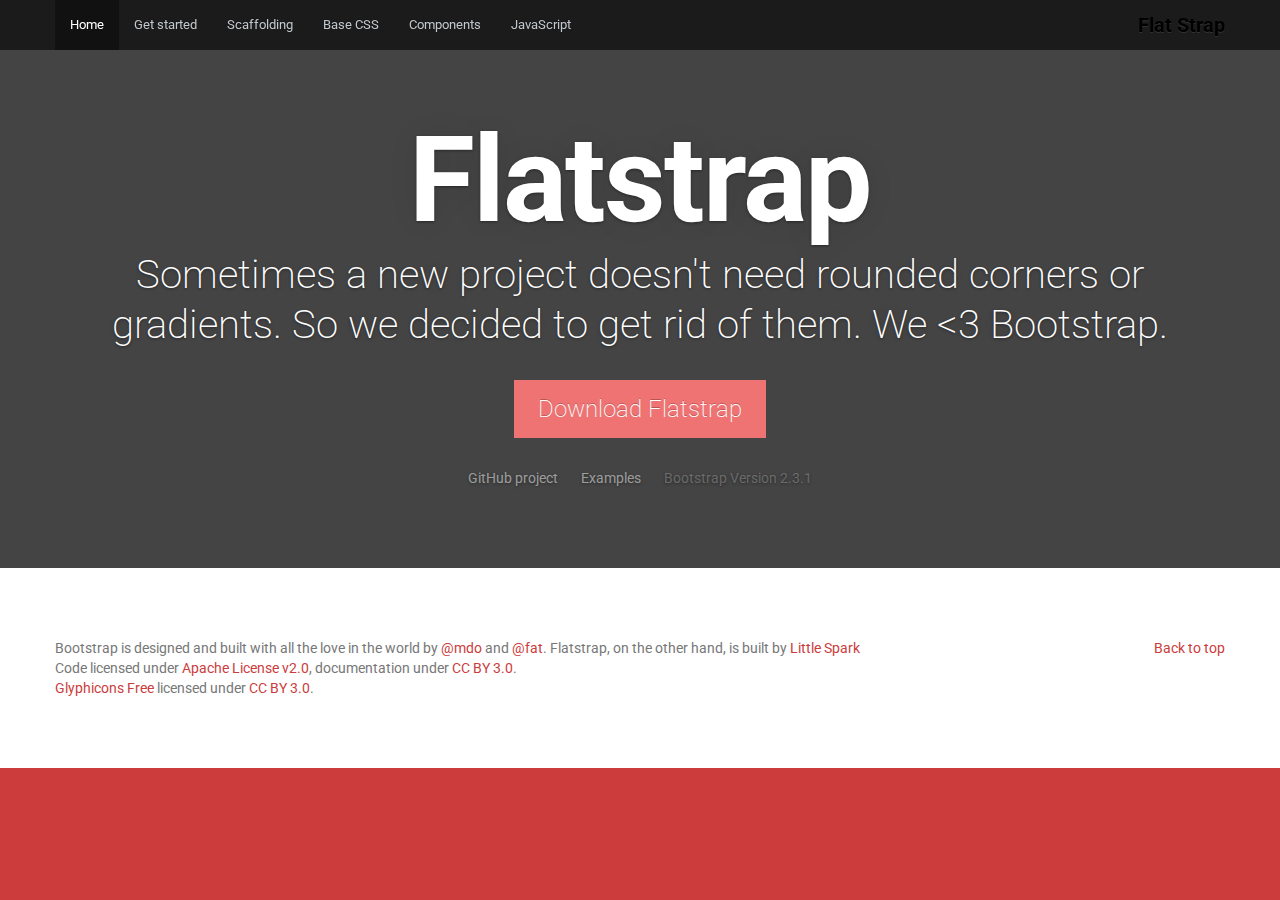
==== commit 2944867e: "Frontpage HTML/CSS work" ====
--- a/index.html
+++ b/index.html
@@ -2,10 +2,10 @@
 <html lang="en">
   <head>
     <meta charset="utf-8">
-    <title>Flatstrap by Littlesparkvt.com</title>
+    <title>Je carriere begint op Magnet.me - www.magnet.me</title>
     <meta name="viewport" content="width=device-width, initial-scale=1.0">
-    <meta name="description" content="Flatstrap by Littlesparkvt.com">
-    <meta name="author" content="littlesparkvt.com">
+    <meta name="description" content="Je carriere begint op Magnet.me - www.magnet.me">
+    <meta name="author" content="magnet.me">
 
     <!-- Le styles -->
     <link href="assets/css/bootstrap.css" rel="stylesheet">
